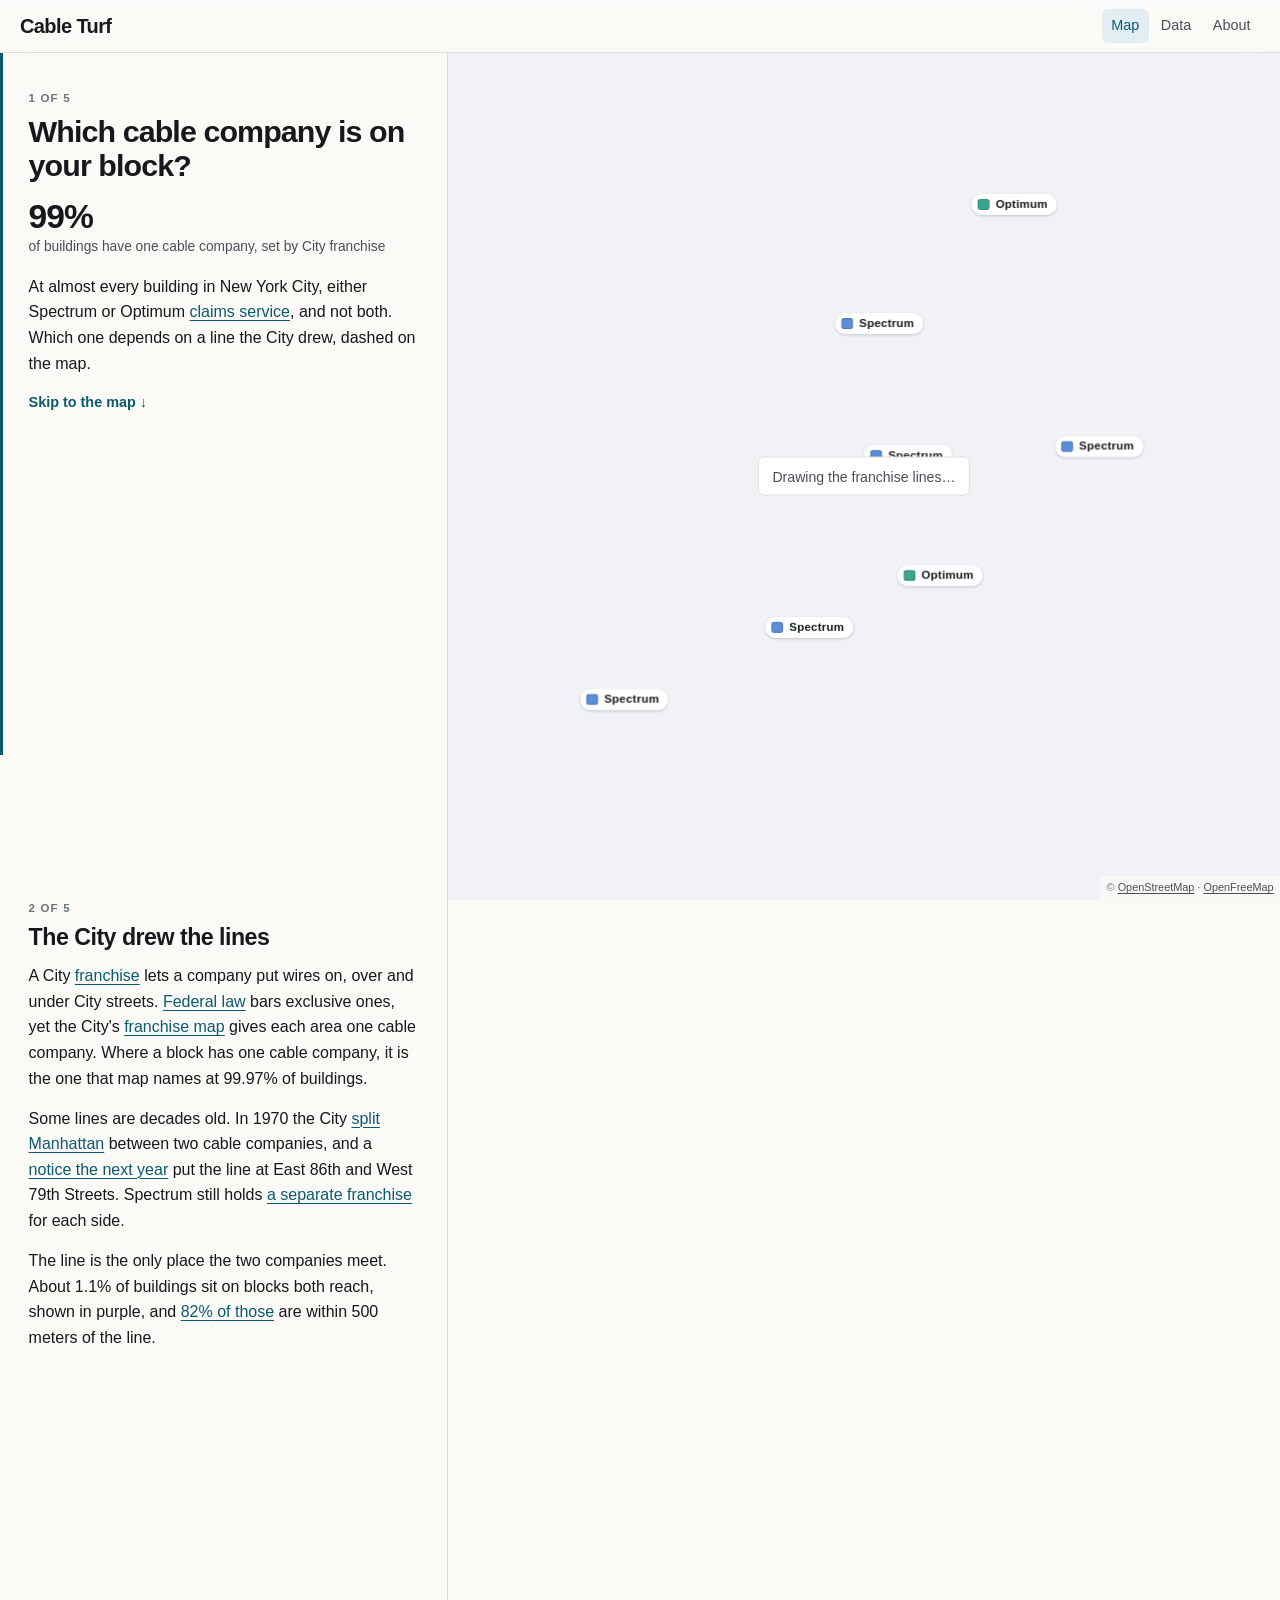
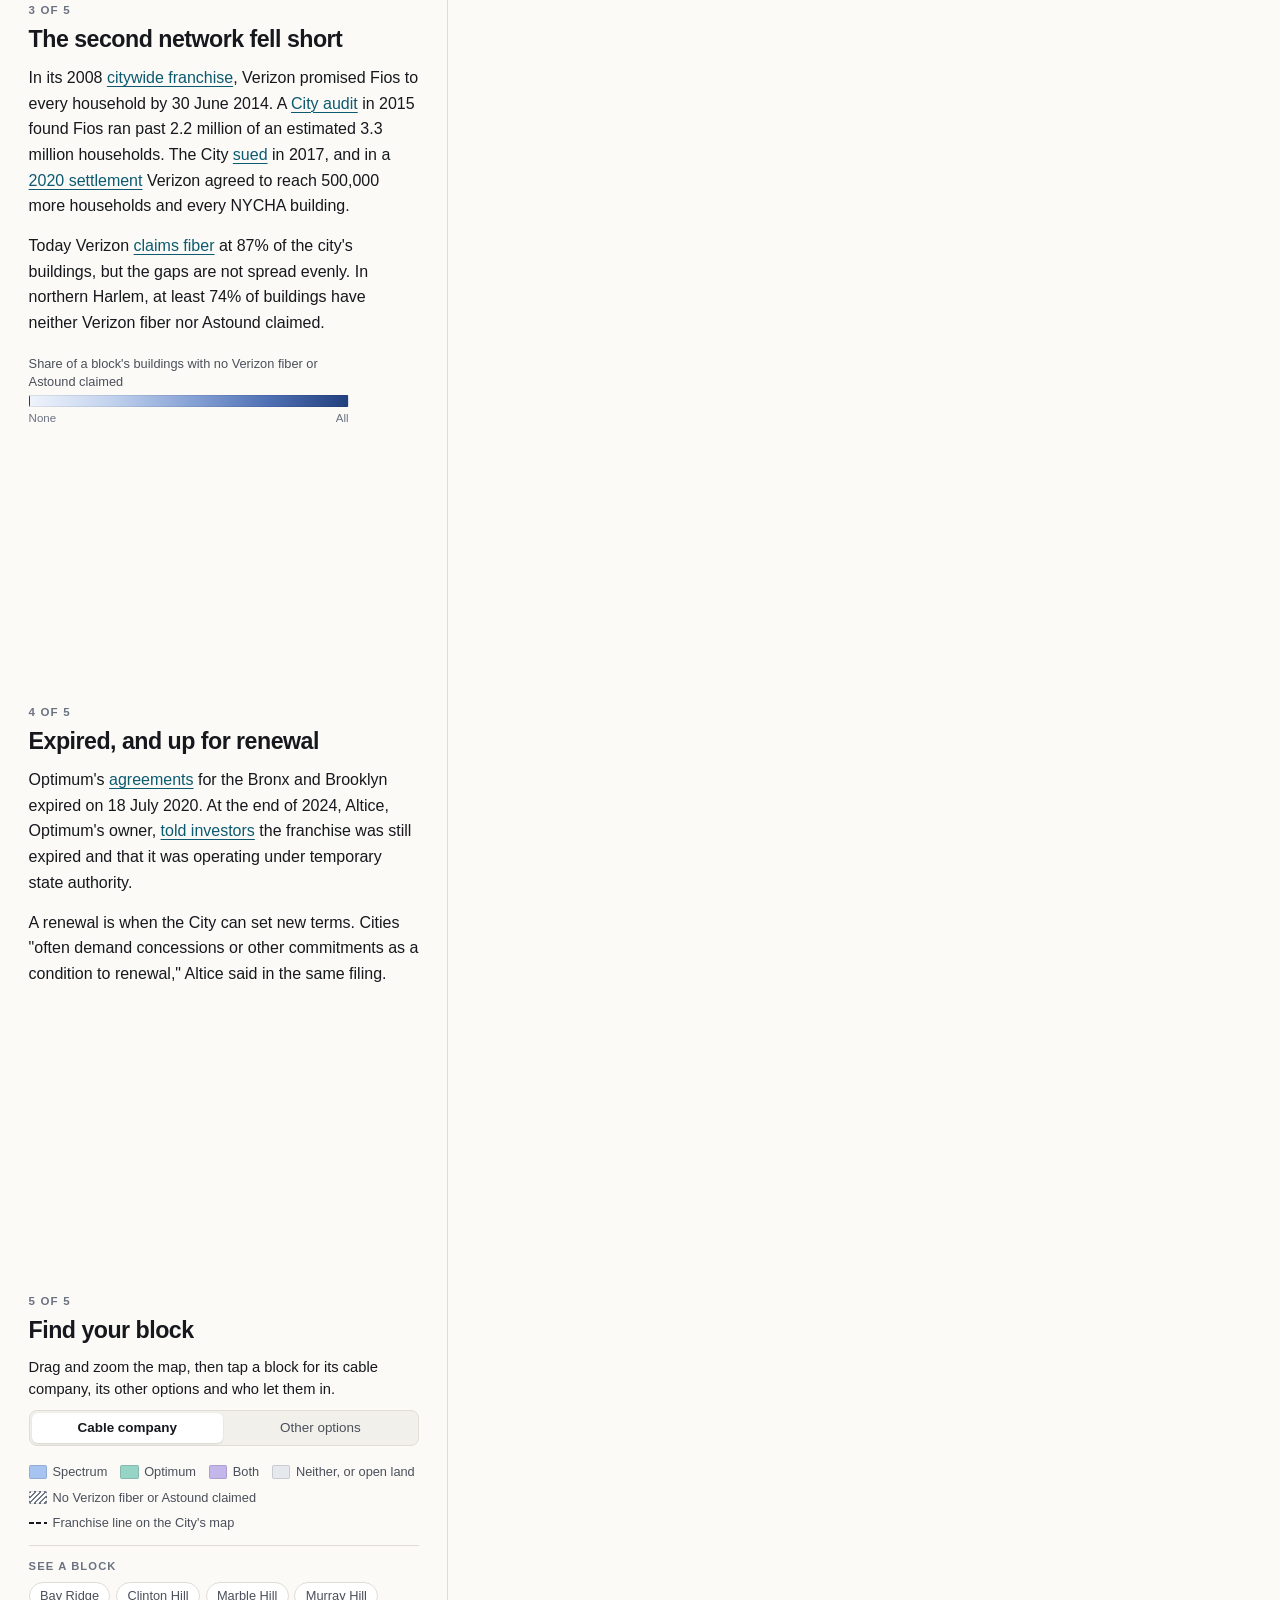
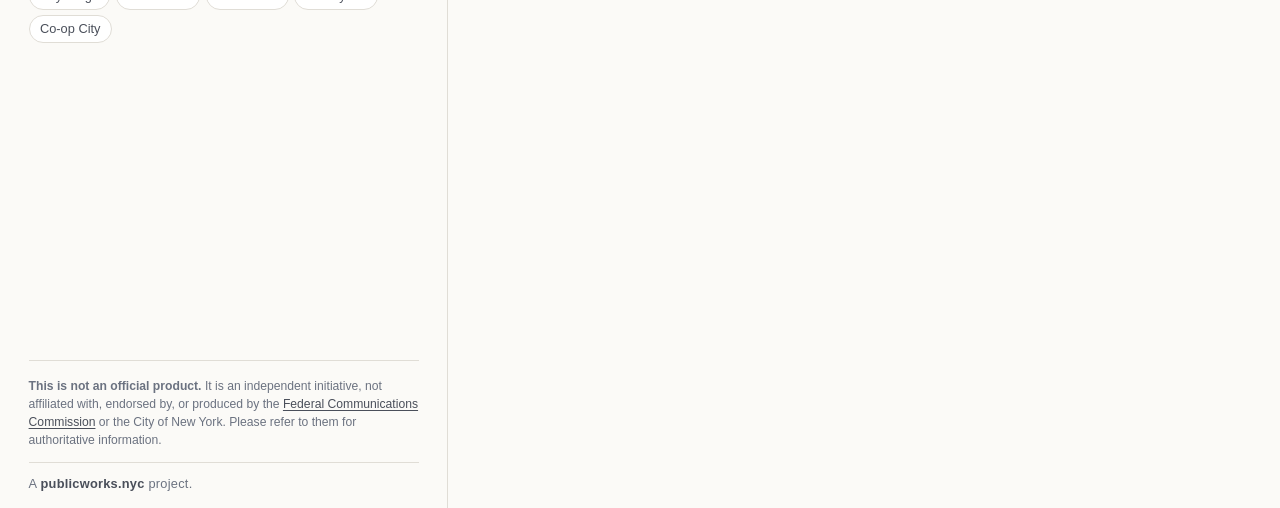
==== docs/index.html @ f06d8605 "Publish Cable Turf A story map of home internet in New York City: which cable company holds each Cen" ====
<!doctype html>
<html lang="en">
<head>
<meta charset="utf-8">
<meta name="viewport" content="width=device-width, initial-scale=1">
<link rel="icon" href="favicon.svg" type="image/svg+xml">
<title>Cable Turf</title>
<meta name="description" content="Why most New Yorkers can't choose their cable company: a short story about the City's franchise lines, then a block-by-block map.">
<link rel="canonical" href="https://cableturf.publicworks.nyc/">
<meta property="og:title" content="Cable Turf">
<meta property="og:description" content="Why most New Yorkers can't choose their cable company: a short story about the City's franchise lines, then a block-by-block map.">
<meta property="og:type" content="website">
<meta name="theme-color" content="#fbfaf7">
<link rel="preconnect" href="https://tiles.openfreemap.org" crossorigin>
<link rel="stylesheet" href="vendor/maplibre-gl.css">
<link rel="stylesheet" href="css/site.css?v=20261017b">
<script src="js/site.js?v=20261017b" defer></script>
<script src="vendor/maplibre-gl.js" defer></script>
<script src="js/map.js?v=20261017b" defer></script>
</head>
<body class="app-page">
<a class="skip" href="#story">Skip to the story</a>
<a class="skip" href="#find">Skip to the map</a>
<header data-chrome="masthead"></header>

<!-- One pinned map, five steps beside it. The stage comes first so it can
     stick to the top on a phone; on a wide screen it sits on the right. -->
<main id="main" class="story">
  <div class="story-stage" id="stage">
    <section class="map" id="map"
      aria-label="Map of each Census block's cable company. Each step of the story moves it, and the text states the same findings."></section>
    <div class="map-message" id="map-message" role="status">Drawing the franchise lines…</div>
    <div class="map-tip" id="tip" hidden></div>
  </div>

  <div class="story-text" id="story">

    <section class="step" data-step="0">
      <p class="step-count">1 of 5</p>
      <h1>Which cable company is on your block?</h1>
      <p class="figure"><span class="num" data-meta="city.one_company_turf_pct">99%</span><span class="cap">of buildings have one cable company, set by City franchise</span></p>
      <p>At almost every building in New York City, either Spectrum or Optimum <a href="https://broadbandmap.fcc.gov/data-download" target="_blank" rel="noopener">claims service</a>, and not both. Which one depends on a line the City drew, dashed on the map.</p>
      <p class="step-skip"><a href="#find">Skip to the map ↓</a></p>
    </section>

    <section class="step" data-step="1">
      <p class="step-count">2 of 5</p>
      <h2>The City drew the lines</h2>
      <p>A City <a href="https://www.nyc.gov/content/oti/pages/franchises" target="_blank" rel="noopener">franchise</a> lets a company put wires on, over and under City streets. <a href="https://www.law.cornell.edu/uscode/text/47/541" target="_blank" rel="noopener">Federal law</a> bars exclusive ones, yet the City's <a href="https://data.cityofnewyork.us/d/n2h8-q6ag" target="_blank" rel="noopener">franchise map</a> gives each area one cable company. Where a block has one cable company, it is the one that map names at <span data-meta="city.franchise_match_pct">99.97%</span> of buildings.</p>
      <p>Some lines are decades old. In 1970 the City <a href="https://movingimagesource.us/articles/out-of-the-vast-wasteland-20090618" target="_blank" rel="noopener">split Manhattan</a> between two cable companies, and a <a href="https://www.villagevoice.com/dirty-words-on-the-boob-tube-cable-tv-in-1971-presaged-our-current-age-of-babble-on/" target="_blank" rel="noopener">notice the next year</a> put the line at East 86th and West 79th Streets. Spectrum still holds <a href="https://www.nyc.gov/content/oti/pages/franchises/cable-tv-franchises" target="_blank" rel="noopener">a separate franchise</a> for each side.</p>
      <p>The line is the only place the two companies meet. About <span data-meta="city.both_reach_pct">1.1%</span> of buildings sit on blocks both reach, shown in purple, and <a href="data.html#turf"><span data-meta="city.both_reach_near_line_pct">82%</span> of those</a> are within 500 meters of the line.</p>
    </section>

    <section class="step" data-step="2">
      <p class="step-count">3 of 5</p>
      <h2>The second network fell short</h2>
      <p>In its 2008 <a href="https://www.nyc.gov/assets/oti/downloads/pdf/cable-tv-franchises/verizon-nyc-franchise-agreement-fcrc-approved.pdf" target="_blank" rel="noopener">citywide franchise</a>, Verizon promised Fios to every household by 30 June 2014. A <a href="https://www.fierce-network.com/telecom/new-york-city-audit-says-verizon-failed-to-deliver-fios-promise" target="_blank" rel="noopener">City audit</a> in 2015 found Fios ran past 2.2 million of an estimated 3.3 million households. The City <a href="https://www.cbsnews.com/amp/newyork/news/nyc-verizon-fios-lawsuit" target="_blank" rel="noopener">sued</a> in 2017, and in a <a href="https://www.benton.org/headlines/mayor-de-blasio-holds-verizon-accoubtable-connect-half-million-new-york-city-households" target="_blank" rel="noopener">2020 settlement</a> Verizon agreed to reach 500,000 more households and every NYCHA building.</p>
      <p>Today Verizon <a href="https://broadbandmap.fcc.gov/data-download" target="_blank" rel="noopener">claims fiber</a> at <span data-meta="city.verizon_fiber_pct">87%</span> of the city's buildings, but the gaps are not spread evenly. In northern Harlem, at least <span data-meta="story.one_wire_floor_pct">74%</span> of buildings have neither Verizon fiber nor Astound claimed.</p>
      <div class="step-key">
        <p class="key-ramp-label">Share of a block's buildings with no Verizon fiber or Astound claimed</p>
        <div class="key-ramp"><span class="ramp-bar"></span><span class="ramp-ends"><span>None</span><span>All</span></span></div>
      </div>
    </section>

    <section class="step" data-step="3">
      <p class="step-count">4 of 5</p>
      <h2>Expired, and up for renewal</h2>
      <p>Optimum's <a href="https://www.nyc.gov/assets/mocs/downloads/Opportunities/FCRC/agendas/may/2016/FCRC_Public_Meeting_Documents-5-11-16.pdf" target="_blank" rel="noopener">agreements</a> for the Bronx and Brooklyn expired on 18 July 2020. At the end of 2024, Altice, Optimum's owner, <a href="https://www.sec.gov/Archives/edgar/data/1702780/000162828025005486/atus-20241231.htm" target="_blank" rel="noopener">told investors</a> the franchise was still expired and that it was operating under temporary state authority.</p>
      <p>A renewal is when the City can set new terms. Cities "often demand concessions or other commitments as a condition to renewal," Altice said in the same filing.</p>
    </section>

    <section class="step step-live" data-step="4" id="find" tabindex="-1">
      <div id="city">
        <p class="step-count">5 of 5</p>
        <h2>Find your block</h2>
        <p>Drag and zoom the map, then tap a block for its cable company, its other options and who let them in.</p>
        <div class="seg" id="view" role="group" aria-label="Map view">
          <button type="button" data-view="holder" aria-pressed="true">Cable company</button>
          <button type="button" data-view="wire" aria-pressed="false">Other options</button>
        </div>
        <section class="readout">
          <div data-key="holder">
            <p class="key-line">
              <span><span class="swatch spectrum"></span>Spectrum</span>
              <span><span class="swatch optimum"></span>Optimum</span>
              <span><span class="swatch both"></span>Both</span>
              <span><span class="swatch open"></span>Neither, or open land</span>
            </p>
            <p class="key-line"><span><span class="swatch hatch"></span>No Verizon fiber or Astound claimed</span></p>
          </div>
          <div data-key="wire" hidden>
            <p class="key-ramp-label">Share of a block's buildings with no Verizon fiber or Astound claimed</p>
            <div class="key-ramp"><span class="ramp-bar"></span><span class="ramp-ends"><span>None</span><span>All</span></span></div>
            <p class="key-line"><span><span class="swatch open"></span>Neither cable company, or open land</span></p>
          </div>
          <p class="key-line"><span><span class="swatch line"></span>Franchise line on the City's map</span></p>
        </section>
        <section class="readout">
          <h3 class="section-h">See a block</h3>
          <div class="chips" id="samples">
            <button type="button" class="chip" data-sample="0">Bay Ridge</button>
            <button type="button" class="chip" data-sample="1">Clinton Hill</button>
            <button type="button" class="chip" data-sample="2">Marble Hill</button>
            <button type="button" class="chip" data-sample="3">Murray Hill</button>
            <button type="button" class="chip" data-sample="4">Co-op City</button>
          </div>
        </section>
      </div>
      <div id="block" hidden></div>

      <footer data-chrome="footer" data-compact></footer>
    </section>

  </div>
  <noscript>
    <p class="wrap">The map needs JavaScript. The story above reads without it, and the <a href="data.html">Data page</a> has the files and the method.</p>
  </noscript>
</main>
</body>
</html>
---- docs/vendor/maplibre-gl.css ----
.maplibregl-map{font:12px/20px Helvetica Neue,Arial,Helvetica,sans-serif;overflow:hidden;position:relative;-webkit-tap-highlight-color:rgb(0 0 0/0)}.maplibregl-canvas{left:0;position:absolute;top:0}.maplibregl-map:fullscreen{height:100%;width:100%}.maplibregl-ctrl-group button.maplibregl-ctrl-compass{touch-action:none}.maplibregl-canvas-container.maplibregl-interactive,.maplibregl-ctrl-group button.maplibregl-ctrl-compass{cursor:grab;-webkit-user-select:none;-moz-user-select:none;user-select:none}.maplibregl-canvas-container.maplibregl-interactive.maplibregl-track-pointer{cursor:pointer}.maplibregl-canvas-container.maplibregl-interactive:active,.maplibregl-ctrl-group button.maplibregl-ctrl-compass:active{cursor:grabbing}.maplibregl-canvas-container.maplibregl-touch-zoom-rotate,.maplibregl-canvas-container.maplibregl-touch-zoom-rotate .maplibregl-canvas{touch-action:pan-x pan-y}.maplibregl-canvas-container.maplibregl-touch-drag-pan,.maplibregl-canvas-container.maplibregl-touch-drag-pan .maplibregl-canvas{touch-action:pinch-zoom}.maplibregl-canvas-container.maplibregl-touch-zoom-rotate.maplibregl-touch-drag-pan,.maplibregl-canvas-container.maplibregl-touch-zoom-rotate.maplibregl-touch-drag-pan .maplibregl-canvas{touch-action:none}.maplibregl-canvas-container.maplibregl-touch-drag-pan.maplibregl-cooperative-gestures,.maplibregl-canvas-container.maplibregl-touch-drag-pan.maplibregl-cooperative-gestures .maplibregl-canvas{touch-action:pan-x pan-y}.maplibregl-ctrl-bottom-left,.maplibregl-ctrl-bottom-right,.maplibregl-ctrl-top-left,.maplibregl-ctrl-top-right{pointer-events:none;position:absolute;z-index:2}.maplibregl-ctrl-top-left{left:0;top:0}.maplibregl-ctrl-top-right{right:0;top:0}.maplibregl-ctrl-bottom-left{bottom:0;left:0}.maplibregl-ctrl-bottom-right{bottom:0;right:0}.maplibregl-ctrl{clear:both;pointer-events:auto;transform:translate(0)}.maplibregl-ctrl-top-left .maplibregl-ctrl{float:left;margin:10px 0 0 10px}.maplibregl-ctrl-top-right .maplibregl-ctrl{float:right;margin:10px 10px 0 0}.maplibregl-ctrl-bottom-left .maplibregl-ctrl{float:left;margin:0 0 10px 10px}.maplibregl-ctrl-bottom-right .maplibregl-ctrl{float:right;margin:0 10px 10px 0}.maplibregl-ctrl-group{background:#fff;border-radius:4px}.maplibregl-ctrl-group:not(:empty){box-shadow:0 0 0 2px rgba(0,0,0,.1)}@media (forced-colors:active){.maplibregl-ctrl-group:not(:empty){box-shadow:0 0 0 2px ButtonText}}.maplibregl-ctrl-group button{background-color:transparent;border:0;box-sizing:border-box;cursor:pointer;display:block;height:29px;outline:none;padding:0;width:29px}.maplibregl-ctrl-group button+button{border-top:1px solid #ddd}.maplibregl-ctrl button .maplibregl-ctrl-icon{background-position:50%;background-repeat:no-repeat;display:block;height:100%;width:100%}@media (forced-colors:active){.maplibregl-ctrl-icon{background-color:transparent}.maplibregl-ctrl-group button+button{border-top:1px solid ButtonText}}.maplibregl-ctrl button::-moz-focus-inner{border:0;padding:0}.maplibregl-ctrl-attrib-button:focus,.maplibregl-ctrl-group button:focus{box-shadow:0 0 2px 2px #0096ff}.maplibregl-ctrl button:disabled{cursor:not-allowed}.maplibregl-ctrl button:disabled .maplibregl-ctrl-icon{opacity:.25}.maplibregl-ctrl button:not(:disabled):hover{background-color:rgb(0 0 0/5%)}.maplibregl-ctrl-group button:focus:focus-visible{box-shadow:0 0 2px 2px #0096ff}.maplibregl-ctrl-group button:focus:not(:focus-visible){box-shadow:none}.maplibregl-ctrl-group button:focus:first-child{border-radius:4px 4px 0 0}.maplibregl-ctrl-group button:focus:last-child{border-radius:0 0 4px 4px}.maplibregl-ctrl-group button:focus:only-child{border-radius:inherit}.maplibregl-ctrl button.maplibregl-ctrl-zoom-out .maplibregl-ctrl-icon{background-image:url("data:image/svg+xml;charset=utf-8,%3Csvg xmlns='http://www.w3.org/2000/svg' width='29' height='29' fill='%23333' viewBox='0 0 29 29'%3E%3Cpath d='M10 13c-.75 0-1.5.75-1.5 1.5S9.25 16 10 16h9c.75 0 1.5-.75 1.5-1.5S19.75 13 19 13z'/%3E%3C/svg%3E")}.maplibregl-ctrl button.maplibregl-ctrl-zoom-in .maplibregl-ctrl-icon{background-image:url("data:image/svg+xml;charset=utf-8,%3Csvg xmlns='http://www.w3.org/2000/svg' width='29' height='29' fill='%23333' viewBox='0 0 29 29'%3E%3Cpath d='M14.5 8.5c-.75 0-1.5.75-1.5 1.5v3h-3c-.75 0-1.5.75-1.5 1.5S9.25 16 10 16h3v3c0 .75.75 1.5 1.5 1.5S16 19.75 16 19v-3h3c.75 0 1.5-.75 1.5-1.5S19.75 13 19 13h-3v-3c0-.75-.75-1.5-1.5-1.5'/%3E%3C/svg%3E")}@media (forced-colors:active){.maplibregl-ctrl button.maplibregl-ctrl-zoom-out .maplibregl-ctrl-icon{background-image:url("data:image/svg+xml;charset=utf-8,%3Csvg xmlns='http://www.w3.org/2000/svg' width='29' height='29' fill='%23fff' viewBox='0 0 29 29'%3E%3Cpath d='M10 13c-.75 0-1.5.75-1.5 1.5S9.25 16 10 16h9c.75 0 1.5-.75 1.5-1.5S19.75 13 19 13z'/%3E%3C/svg%3E")}.maplibregl-ctrl button.maplibregl-ctrl-zoom-in .maplibregl-ctrl-icon{background-image:url("data:image/svg+xml;charset=utf-8,%3Csvg xmlns='http://www.w3.org/2000/svg' width='29' height='29' fill='%23fff' viewBox='0 0 29 29'%3E%3Cpath d='M14.5 8.5c-.75 0-1.5.75-1.5 1.5v3h-3c-.75 0-1.5.75-1.5 1.5S9.25 16 10 16h3v3c0 .75.75 1.5 1.5 1.5S16 19.75 16 19v-3h3c.75 0 1.5-.75 1.5-1.5S19.75 13 19 13h-3v-3c0-.75-.75-1.5-1.5-1.5'/%3E%3C/svg%3E")}}@media (forced-colors:active) and (prefers-color-scheme:light){.maplibregl-ctrl button.maplibregl-ctrl-zoom-out .maplibregl-ctrl-icon{background-image:url("data:image/svg+xml;charset=utf-8,%3Csvg xmlns='http://www.w3.org/2000/svg' width='29' height='29' viewBox='0 0 29 29'%3E%3Cpath d='M10 13c-.75 0-1.5.75-1.5 1.5S9.25 16 10 16h9c.75 0 1.5-.75 1.5-1.5S19.75 13 19 13z'/%3E%3C/svg%3E")}.maplibregl-ctrl button.maplibregl-ctrl-zoom-in .maplibregl-ctrl-icon{background-image:url("data:image/svg+xml;charset=utf-8,%3Csvg xmlns='http://www.w3.org/2000/svg' width='29' height='29' viewBox='0 0 29 29'%3E%3Cpath d='M14.5 8.5c-.75 0-1.5.75-1.5 1.5v3h-3c-.75 0-1.5.75-1.5 1.5S9.25 16 10 16h3v3c0 .75.75 1.5 1.5 1.5S16 19.75 16 19v-3h3c.75 0 1.5-.75 1.5-1.5S19.75 13 19 13h-3v-3c0-.75-.75-1.5-1.5-1.5'/%3E%3C/svg%3E")}}.maplibregl-ctrl button.maplibregl-ctrl-fullscreen .maplibregl-ctrl-icon{background-image:url("data:image/svg+xml;charset=utf-8,%3Csvg xmlns='http://www.w3.org/2000/svg' width='29' height='29' fill='%23333' viewBox='0 0 29 29'%3E%3Cpath d='M24 16v5.5c0 1.75-.75 2.5-2.5 2.5H16v-1l3-1.5-4-5.5 1-1 5.5 4 1.5-3zM6 16l1.5 3 5.5-4 1 1-4 5.5 3 1.5v1H7.5C5.75 24 5 23.25 5 21.5V16zm7-11v1l-3 1.5 4 5.5-1 1-5.5-4L6 13H5V7.5C5 5.75 5.75 5 7.5 5zm11 2.5c0-1.75-.75-2.5-2.5-2.5H16v1l3 1.5-4 5.5 1 1 5.5-4 1.5 3h1z'/%3E%3C/svg%3E")}.maplibregl-ctrl button.maplibregl-ctrl-shrink .maplibregl-ctrl-icon{background-image:url("data:image/svg+xml;charset=utf-8,%3Csvg xmlns='http://www.w3.org/2000/svg' width='29' height='29' viewBox='0 0 29 29'%3E%3Cpath d='M18.5 16c-1.75 0-2.5.75-2.5 2.5V24h1l1.5-3 5.5 4 1-1-4-5.5 3-1.5v-1zM13 18.5c0-1.75-.75-2.5-2.5-2.5H5v1l3 1.5L4 24l1 1 5.5-4 1.5 3h1zm3-8c0 1.75.75 2.5 2.5 2.5H24v-1l-3-1.5L25 5l-1-1-5.5 4L17 5h-1zM10.5 13c1.75 0 2.5-.75 2.5-2.5V5h-1l-1.5 3L5 4 4 5l4 5.5L5 12v1z'/%3E%3C/svg%3E")}@media (forced-colors:active){.maplibregl-ctrl button.maplibregl-ctrl-fullscreen .maplibregl-ctrl-icon{background-image:url("data:image/svg+xml;charset=utf-8,%3Csvg xmlns='http://www.w3.org/2000/svg' width='29' height='29' fill='%23fff' viewBox='0 0 29 29'%3E%3Cpath d='M24 16v5.5c0 1.75-.75 2.5-2.5 2.5H16v-1l3-1.5-4-5.5 1-1 5.5 4 1.5-3zM6 16l1.5 3 5.5-4 1 1-4 5.5 3 1.5v1H7.5C5.75 24 5 23.25 5 21.5V16zm7-11v1l-3 1.5 4 5.5-1 1-5.5-4L6 13H5V7.5C5 5.75 5.75 5 7.5 5zm11 2.5c0-1.75-.75-2.5-2.5-2.5H16v1l3 1.5-4 5.5 1 1 5.5-4 1.5 3h1z'/%3E%3C/svg%3E")}.maplibregl-ctrl button.maplibregl-ctrl-shrink .maplibregl-ctrl-icon{background-image:url("data:image/svg+xml;charset=utf-8,%3Csvg xmlns='http://www.w3.org/2000/svg' width='29' height='29' fill='%23fff' viewBox='0 0 29 29'%3E%3Cpath d='M18.5 16c-1.75 0-2.5.75-2.5 2.5V24h1l1.5-3 5.5 4 1-1-4-5.5 3-1.5v-1zM13 18.5c0-1.75-.75-2.5-2.5-2.5H5v1l3 1.5L4 24l1 1 5.5-4 1.5 3h1zm3-8c0 1.75.75 2.5 2.5 2.5H24v-1l-3-1.5L25 5l-1-1-5.5 4L17 5h-1zM10.5 13c1.75 0 2.5-.75 2.5-2.5V5h-1l-1.5 3L5 4 4 5l4 5.5L5 12v1z'/%3E%3C/svg%3E")}}@media (forced-colors:active) and (prefers-color-scheme:light){.maplibregl-ctrl button.maplibregl-ctrl-fullscreen .maplibregl-ctrl-icon{background-image:url("data:image/svg+xml;charset=utf-8,%3Csvg xmlns='http://www.w3.org/2000/svg' width='29' height='29' viewBox='0 0 29 29'%3E%3Cpath d='M24 16v5.5c0 1.75-.75 2.5-2.5 2.5H16v-1l3-1.5-4-5.5 1-1 5.5 4 1.5-3zM6 16l1.5 3 5.5-4 1 1-4 5.5 3 1.5v1H7.5C5.75 24 5 23.25 5 21.5V16zm7-11v1l-3 1.5 4 5.5-1 1-5.5-4L6 13H5V7.5C5 5.75 5.75 5 7.5 5zm11 2.5c0-1.75-.75-2.5-2.5-2.5H16v1l3 1.5-4 5.5 1 1 5.5-4 1.5 3h1z'/%3E%3C/svg%3E")}.maplibregl-ctrl button.maplibregl-ctrl-shrink .maplibregl-ctrl-icon{background-image:url("data:image/svg+xml;charset=utf-8,%3Csvg xmlns='http://www.w3.org/2000/svg' width='29' height='29' viewBox='0 0 29 29'%3E%3Cpath d='M18.5 16c-1.75 0-2.5.75-2.5 2.5V24h1l1.5-3 5.5 4 1-1-4-5.5 3-1.5v-1zM13 18.5c0-1.75-.75-2.5-2.5-2.5H5v1l3 1.5L4 24l1 1 5.5-4 1.5 3h1zm3-8c0 1.75.75 2.5 2.5 2.5H24v-1l-3-1.5L25 5l-1-1-5.5 4L17 5h-1zM10.5 13c1.75 0 2.5-.75 2.5-2.5V5h-1l-1.5 3L5 4 4 5l4 5.5L5 12v1z'/%3E%3C/svg%3E")}}.maplibregl-ctrl button.maplibregl-ctrl-compass .maplibregl-ctrl-icon{background-image:url("data:image/svg+xml;charset=utf-8,%3Csvg xmlns='http://www.w3.org/2000/svg' width='29' height='29' fill='%23333' viewBox='0 0 29 29'%3E%3Cpath d='m10.5 14 4-8 4 8z'/%3E%3Cpath fill='%23ccc' d='m10.5 16 4 8 4-8z'/%3E%3C/svg%3E")}@media (forced-colors:active){.maplibregl-ctrl button.maplibregl-ctrl-compass .maplibregl-ctrl-icon{background-image:url("data:image/svg+xml;charset=utf-8,%3Csvg xmlns='http://www.w3.org/2000/svg' width='29' height='29' fill='%23fff' viewBox='0 0 29 29'%3E%3Cpath d='m10.5 14 4-8 4 8z'/%3E%3Cpath fill='%23ccc' d='m10.5 16 4 8 4-8z'/%3E%3C/svg%3E")}}@media (forced-colors:active) and (prefers-color-scheme:light){.maplibregl-ctrl button.maplibregl-ctrl-compass .maplibregl-ctrl-icon{background-image:url("data:image/svg+xml;charset=utf-8,%3Csvg xmlns='http://www.w3.org/2000/svg' width='29' height='29' viewBox='0 0 29 29'%3E%3Cpath d='m10.5 14 4-8 4 8z'/%3E%3Cpath fill='%23ccc' d='m10.5 16 4 8 4-8z'/%3E%3C/svg%3E")}}.maplibregl-ctrl button.maplibregl-ctrl-terrain .maplibregl-ctrl-icon{background-image:url("data:image/svg+xml;charset=utf-8,%3Csvg xmlns='http://www.w3.org/2000/svg' width='22' height='22' fill='%23333' viewBox='0 0 22 22'%3E%3Cpath d='m1.754 13.406 4.453-4.851 3.09 3.09 3.281 3.277.969-.969-3.309-3.312 3.844-4.121 6.148 6.886h1.082v-.855l-7.207-8.07-4.84 5.187L6.169 6.57l-5.48 5.965v.871ZM.688 16.844h20.625v1.375H.688Zm0 0'/%3E%3C/svg%3E")}.maplibregl-ctrl button.maplibregl-ctrl-terrain-enabled .maplibregl-ctrl-icon{background-image:url("data:image/svg+xml;charset=utf-8,%3Csvg xmlns='http://www.w3.org/2000/svg' width='22' height='22' fill='%2333b5e5' viewBox='0 0 22 22'%3E%3Cpath d='m1.754 13.406 4.453-4.851 3.09 3.09 3.281 3.277.969-.969-3.309-3.312 3.844-4.121 6.148 6.886h1.082v-.855l-7.207-8.07-4.84 5.187L6.169 6.57l-5.48 5.965v.871ZM.688 16.844h20.625v1.375H.688Zm0 0'/%3E%3C/svg%3E")}.maplibregl-ctrl button.maplibregl-ctrl-geolocate .maplibregl-ctrl-icon{background-image:url("data:image/svg+xml;charset=utf-8,%3Csvg xmlns='http://www.w3.org/2000/svg' width='29' height='29' fill='%23333' viewBox='0 0 20 20'%3E%3Cpath d='M10 4C9 4 9 5 9 5v.1A5 5 0 0 0 5.1 9H5s-1 0-1 1 1 1 1 1h.1A5 5 0 0 0 9 14.9v.1s0 1 1 1 1-1 1-1v-.1a5 5 0 0 0 3.9-3.9h.1s1 0 1-1-1-1-1-1h-.1A5 5 0 0 0 11 5.1V5s0-1-1-1m0 2.5a3.5 3.5 0 1 1 0 7 3.5 3.5 0 1 1 0-7'/%3E%3Ccircle cx='10' cy='10' r='2'/%3E%3C/svg%3E")}.maplibregl-ctrl button.maplibregl-ctrl-geolocate:disabled .maplibregl-ctrl-icon{background-image:url("data:image/svg+xml;charset=utf-8,%3Csvg xmlns='http://www.w3.org/2000/svg' width='29' height='29' fill='%23aaa' viewBox='0 0 20 20'%3E%3Cpath d='M10 4C9 4 9 5 9 5v.1A5 5 0 0 0 5.1 9H5s-1 0-1 1 1 1 1 1h.1A5 5 0 0 0 9 14.9v.1s0 1 1 1 1-1 1-1v-.1a5 5 0 0 0 3.9-3.9h.1s1 0 1-1-1-1-1-1h-.1A5 5 0 0 0 11 5.1V5s0-1-1-1m0 2.5a3.5 3.5 0 1 1 0 7 3.5 3.5 0 1 1 0-7'/%3E%3Ccircle cx='10' cy='10' r='2'/%3E%3Cpath fill='red' d='m14 5 1 1-9 9-1-1z'/%3E%3C/svg%3E")}.maplibregl-ctrl button.maplibregl-ctrl-geolocate.maplibregl-ctrl-geolocate-active .maplibregl-ctrl-icon{background-image:url("data:image/svg+xml;charset=utf-8,%3Csvg xmlns='http://www.w3.org/2000/svg' width='29' height='29' fill='%2333b5e5' viewBox='0 0 20 20'%3E%3Cpath d='M10 4C9 4 9 5 9 5v.1A5 5 0 0 0 5.1 9H5s-1 0-1 1 1 1 1 1h.1A5 5 0 0 0 9 14.9v.1s0 1 1 1 1-1 1-1v-.1a5 5 0 0 0 3.9-3.9h.1s1 0 1-1-1-1-1-1h-.1A5 5 0 0 0 11 5.1V5s0-1-1-1m0 2.5a3.5 3.5 0 1 1 0 7 3.5 3.5 0 1 1 0-7'/%3E%3Ccircle cx='10' cy='10' r='2'/%3E%3C/svg%3E")}.maplibregl-ctrl button.maplibregl-ctrl-geolocate.maplibregl-ctrl-geolocate-active-error .maplibregl-ctrl-icon{background-image:url("data:image/svg+xml;charset=utf-8,%3Csvg xmlns='http://www.w3.org/2000/svg' width='29' height='29' fill='%23e58978' viewBox='0 0 20 20'%3E%3Cpath d='M10 4C9 4 9 5 9 5v.1A5 5 0 0 0 5.1 9H5s-1 0-1 1 1 1 1 1h.1A5 5 0 0 0 9 14.9v.1s0 1 1 1 1-1 1-1v-.1a5 5 0 0 0 3.9-3.9h.1s1 0 1-1-1-1-1-1h-.1A5 5 0 0 0 11 5.1V5s0-1-1-1m0 2.5a3.5 3.5 0 1 1 0 7 3.5 3.5 0 1 1 0-7'/%3E%3Ccircle cx='10' cy='10' r='2'/%3E%3C/svg%3E")}.maplibregl-ctrl button.maplibregl-ctrl-geolocate.maplibregl-ctrl-geolocate-background .maplibregl-ctrl-icon{background-image:url("data:image/svg+xml;charset=utf-8,%3Csvg xmlns='http://www.w3.org/2000/svg' width='29' height='29' fill='%2333b5e5' viewBox='0 0 20 20'%3E%3Cpath d='M10 4C9 4 9 5 9 5v.1A5 5 0 0 0 5.1 9H5s-1 0-1 1 1 1 1 1h.1A5 5 0 0 0 9 14.9v.1s0 1 1 1 1-1 1-1v-.1a5 5 0 0 0 3.9-3.9h.1s1 0 1-1-1-1-1-1h-.1A5 5 0 0 0 11 5.1V5s0-1-1-1m0 2.5a3.5 3.5 0 1 1 0 7 3.5 3.5 0 1 1 0-7'/%3E%3C/svg%3E")}.maplibregl-ctrl button.maplibregl-ctrl-geolocate.maplibregl-ctrl-geolocate-background-error .maplibregl-ctrl-icon{background-image:url("data:image/svg+xml;charset=utf-8,%3Csvg xmlns='http://www.w3.org/2000/svg' width='29' height='29' fill='%23e54e33' viewBox='0 0 20 20'%3E%3Cpath d='M10 4C9 4 9 5 9 5v.1A5 5 0 0 0 5.1 9H5s-1 0-1 1 1 1 1 1h.1A5 5 0 0 0 9 14.9v.1s0 1 1 1 1-1 1-1v-.1a5 5 0 0 0 3.9-3.9h.1s1 0 1-1-1-1-1-1h-.1A5 5 0 0 0 11 5.1V5s0-1-1-1m0 2.5a3.5 3.5 0 1 1 0 7 3.5 3.5 0 1 1 0-7'/%3E%3C/svg%3E")}.maplibregl-ctrl button.maplibregl-ctrl-geolocate.maplibregl-ctrl-geolocate-waiting .maplibregl-ctrl-icon{animation:maplibregl-spin 2s linear infinite}@media (forced-colors:active){.maplibregl-ctrl button.maplibregl-ctrl-geolocate .maplibregl-ctrl-icon{background-image:url("data:image/svg+xml;charset=utf-8,%3Csvg xmlns='http://www.w3.org/2000/svg' width='29' height='29' fill='%23fff' viewBox='0 0 20 20'%3E%3Cpath d='M10 4C9 4 9 5 9 5v.1A5 5 0 0 0 5.1 9H5s-1 0-1 1 1 1 1 1h.1A5 5 0 0 0 9 14.9v.1s0 1 1 1 1-1 1-1v-.1a5 5 0 0 0 3.9-3.9h.1s1 0 1-1-1-1-1-1h-.1A5 5 0 0 0 11 5.1V5s0-1-1-1m0 2.5a3.5 3.5 0 1 1 0 7 3.5 3.5 0 1 1 0-7'/%3E%3Ccircle cx='10' cy='10' r='2'/%3E%3C/svg%3E")}.maplibregl-ctrl button.maplibregl-ctrl-geolocate:disabled .maplibregl-ctrl-icon{background-image:url("data:image/svg+xml;charset=utf-8,%3Csvg xmlns='http://www.w3.org/2000/svg' width='29' height='29' fill='%23999' viewBox='0 0 20 20'%3E%3Cpath d='M10 4C9 4 9 5 9 5v.1A5 5 0 0 0 5.1 9H5s-1 0-1 1 1 1 1 1h.1A5 5 0 0 0 9 14.9v.1s0 1 1 1 1-1 1-1v-.1a5 5 0 0 0 3.9-3.9h.1s1 0 1-1-1-1-1-1h-.1A5 5 0 0 0 11 5.1V5s0-1-1-1m0 2.5a3.5 3.5 0 1 1 0 7 3.5 3.5 0 1 1 0-7'/%3E%3Ccircle cx='10' cy='10' r='2'/%3E%3Cpath fill='red' d='m14 5 1 1-9 9-1-1z'/%3E%3C/svg%3E")}.maplibregl-ctrl button.maplibregl-ctrl-geolocate.maplibregl-ctrl-geolocate-active .maplibregl-ctrl-icon{background-image:url("data:image/svg+xml;charset=utf-8,%3Csvg xmlns='http://www.w3.org/2000/svg' width='29' height='29' fill='%2333b5e5' viewBox='0 0 20 20'%3E%3Cpath d='M10 4C9 4 9 5 9 5v.1A5 5 0 0 0 5.1 9H5s-1 0-1 1 1 1 1 1h.1A5 5 0 0 0 9 14.9v.1s0 1 1 1 1-1 1-1v-.1a5 5 0 0 0 3.9-3.9h.1s1 0 1-1-1-1-1-1h-.1A5 5 0 0 0 11 5.1V5s0-1-1-1m0 2.5a3.5 3.5 0 1 1 0 7 3.5 3.5 0 1 1 0-7'/%3E%3Ccircle cx='10' cy='10' r='2'/%3E%3C/svg%3E")}.maplibregl-ctrl button.maplibregl-ctrl-geolocate.maplibregl-ctrl-geolocate-active-error .maplibregl-ctrl-icon{background-image:url("data:image/svg+xml;charset=utf-8,%3Csvg xmlns='http://www.w3.org/2000/svg' width='29' height='29' fill='%23e58978' viewBox='0 0 20 20'%3E%3Cpath d='M10 4C9 4 9 5 9 5v.1A5 5 0 0 0 5.1 9H5s-1 0-1 1 1 1 1 1h.1A5 5 0 0 0 9 14.9v.1s0 1 1 1 1-1 1-1v-.1a5 5 0 0 0 3.9-3.9h.1s1 0 1-1-1-1-1-1h-.1A5 5 0 0 0 11 5.1V5s0-1-1-1m0 2.5a3.5 3.5 0 1 1 0 7 3.5 3.5 0 1 1 0-7'/%3E%3Ccircle cx='10' cy='10' r='2'/%3E%3C/svg%3E")}.maplibregl-ctrl button.maplibregl-ctrl-geolocate.maplibregl-ctrl-geolocate-background .maplibregl-ctrl-icon{background-image:url("data:image/svg+xml;charset=utf-8,%3Csvg xmlns='http://www.w3.org/2000/svg' width='29' height='29' fill='%2333b5e5' viewBox='0 0 20 20'%3E%3Cpath d='M10 4C9 4 9 5 9 5v.1A5 5 0 0 0 5.1 9H5s-1 0-1 1 1 1 1 1h.1A5 5 0 0 0 9 14.9v.1s0 1 1 1 1-1 1-1v-.1a5 5 0 0 0 3.9-3.9h.1s1 0 1-1-1-1-1-1h-.1A5 5 0 0 0 11 5.1V5s0-1-1-1m0 2.5a3.5 3.5 0 1 1 0 7 3.5 3.5 0 1 1 0-7'/%3E%3C/svg%3E")}.maplibregl-ctrl button.maplibregl-ctrl-geolocate.maplibregl-ctrl-geolocate-background-error .maplibregl-ctrl-icon{background-image:url("data:image/svg+xml;charset=utf-8,%3Csvg xmlns='http://www.w3.org/2000/svg' width='29' height='29' fill='%23e54e33' viewBox='0 0 20 20'%3E%3Cpath d='M10 4C9 4 9 5 9 5v.1A5 5 0 0 0 5.1 9H5s-1 0-1 1 1 1 1 1h.1A5 5 0 0 0 9 14.9v.1s0 1 1 1 1-1 1-1v-.1a5 5 0 0 0 3.9-3.9h.1s1 0 1-1-1-1-1-1h-.1A5 5 0 0 0 11 5.1V5s0-1-1-1m0 2.5a3.5 3.5 0 1 1 0 7 3.5 3.5 0 1 1 0-7'/%3E%3C/svg%3E")}}@media (forced-colors:active) and (prefers-color-scheme:light){.maplibregl-ctrl button.maplibregl-ctrl-geolocate .maplibregl-ctrl-icon{background-image:url("data:image/svg+xml;charset=utf-8,%3Csvg xmlns='http://www.w3.org/2000/svg' width='29' height='29' viewBox='0 0 20 20'%3E%3Cpath d='M10 4C9 4 9 5 9 5v.1A5 5 0 0 0 5.1 9H5s-1 0-1 1 1 1 1 1h.1A5 5 0 0 0 9 14.9v.1s0 1 1 1 1-1 1-1v-.1a5 5 0 0 0 3.9-3.9h.1s1 0 1-1-1-1-1-1h-.1A5 5 0 0 0 11 5.1V5s0-1-1-1m0 2.5a3.5 3.5 0 1 1 0 7 3.5 3.5 0 1 1 0-7'/%3E%3Ccircle cx='10' cy='10' r='2'/%3E%3C/svg%3E")}.maplibregl-ctrl button.maplibregl-ctrl-geolocate:disabled .maplibregl-ctrl-icon{background-image:url("data:image/svg+xml;charset=utf-8,%3Csvg xmlns='http://www.w3.org/2000/svg' width='29' height='29' fill='%23666' viewBox='0 0 20 20'%3E%3Cpath d='M10 4C9 4 9 5 9 5v.1A5 5 0 0 0 5.1 9H5s-1 0-1 1 1 1 1 1h.1A5 5 0 0 0 9 14.9v.1s0 1 1 1 1-1 1-1v-.1a5 5 0 0 0 3.9-3.9h.1s1 0 1-1-1-1-1-1h-.1A5 5 0 0 0 11 5.1V5s0-1-1-1m0 2.5a3.5 3.5 0 1 1 0 7 3.5 3.5 0 1 1 0-7'/%3E%3Ccircle cx='10' cy='10' r='2'/%3E%3Cpath fill='red' d='m14 5 1 1-9 9-1-1z'/%3E%3C/svg%3E")}}@keyframes maplibregl-spin{0%{transform:rotate(0deg)}to{transform:rotate(1turn)}}a.maplibregl-ctrl-logo{background-image:url("data:image/svg+xml;charset=utf-8,%3Csvg xmlns='http://www.w3.org/2000/svg' width='88' height='23' fill='none'%3E%3Cpath fill='%23000' fill-opacity='.4' fill-rule='evenodd' d='M17.408 16.796h-1.827l2.501-12.095h.198l3.324 6.533.988 2.19.988-2.19 3.258-6.533h.181l2.6 12.095h-1.81l-1.218-5.644-.362-1.71-.658 1.71-2.929 5.644h-.098l-2.914-5.644-.757-1.71-.345 1.71zm1.958-3.42-.726 3.663a1.255 1.255 0 0 1-1.232 1.011h-1.827a1.255 1.255 0 0 1-1.229-1.509l2.501-12.095a1.255 1.255 0 0 1 1.23-1.001h.197a1.25 1.25 0 0 1 1.12.685l3.19 6.273 3.125-6.263a1.25 1.25 0 0 1 1.123-.695h.181a1.255 1.255 0 0 1 1.227.991l1.443 6.71a5 5 0 0 1 .314-.787l.009-.016a4.6 4.6 0 0 1 1.777-1.887c.782-.46 1.668-.667 2.611-.667a4.6 4.6 0 0 1 1.7.32l.306.134c.21-.16.474-.256.759-.256h1.694a1.255 1.255 0 0 1 1.212.925 1.255 1.255 0 0 1 1.212-.925h1.711c.284 0 .545.094.755.252.613-.3 1.312-.45 2.075-.45 1.356 0 2.557.445 3.482 1.4q.47.48.763 1.064V4.701a1.255 1.255 0 0 1 1.255-1.255h1.86A1.255 1.255 0 0 1 54.44 4.7v9.194h2.217c.19 0 .37.043.532.118v-4.77c0-.356.147-.678.385-.906a2.42 2.42 0 0 1-.682-1.71c0-.665.267-1.253.735-1.7a2.45 2.45 0 0 1 1.722-.674 2.43 2.43 0 0 1 1.705.675q.318.302.504.683V4.7a1.255 1.255 0 0 1 1.255-1.255h1.744A1.255 1.255 0 0 1 65.812 4.7v3.335a4.8 4.8 0 0 1 1.526-.246c.938 0 1.817.214 2.59.69a4.47 4.47 0 0 1 1.67 1.743v-.98a1.255 1.255 0 0 1 1.256-1.256h1.777c.233 0 .451.064.639.174a3.4 3.4 0 0 1 1.567-.372c.346 0 .861.02 1.285.232a1.25 1.25 0 0 1 .689 1.004 4.7 4.7 0 0 1 .853-.588c.795-.44 1.675-.647 2.61-.647 1.385 0 2.65.39 3.525 1.396.836.938 1.168 2.173 1.168 3.528q-.001.515-.056 1.051a1.255 1.255 0 0 1-.947 1.09l.408.952a1.255 1.255 0 0 1-.477 1.552c-.418.268-.92.463-1.458.612-.613.171-1.304.244-2.049.244-1.06 0-2.043-.207-2.886-.698l-.015-.008c-.798-.48-1.419-1.135-1.818-1.963l-.004-.008a5.8 5.8 0 0 1-.548-2.512q0-.429.053-.843a1.3 1.3 0 0 1-.333-.086l-.166-.004c-.223 0-.426.062-.643.228-.03.024-.142.139-.142.59v3.883a1.255 1.255 0 0 1-1.256 1.256h-1.777a1.255 1.255 0 0 1-1.256-1.256V15.69l-.032.057a4.8 4.8 0 0 1-1.86 1.833 5.04 5.04 0 0 1-2.484.634 4.5 4.5 0 0 1-1.935-.424 1.25 1.25 0 0 1-.764.258h-1.71a1.255 1.255 0 0 1-1.256-1.255V7.687a2.4 2.4 0 0 1-.428.625c.253.23.412.561.412.93v7.553a1.255 1.255 0 0 1-1.256 1.255h-1.843a1.25 1.25 0 0 1-.894-.373c-.228.23-.544.373-.894.373H51.32a1.255 1.255 0 0 1-1.256-1.255v-1.251l-.061.117a4.7 4.7 0 0 1-1.782 1.884 4.77 4.77 0 0 1-2.485.67 5.6 5.6 0 0 1-1.485-.188l.009 2.764a1.255 1.255 0 0 1-1.255 1.259h-1.729a1.255 1.255 0 0 1-1.255-1.255v-3.537a1.255 1.255 0 0 1-1.167.793h-1.679a1.25 1.25 0 0 1-.77-.263 4.5 4.5 0 0 1-1.945.429c-.885 0-1.724-.21-2.495-.632l-.017-.01a5 5 0 0 1-1.081-.836 1.255 1.255 0 0 1-1.254 1.312h-1.81a1.255 1.255 0 0 1-1.228-.99l-.782-3.625-2.044 3.939a1.25 1.25 0 0 1-1.115.676h-.098a1.25 1.25 0 0 1-1.116-.68l-2.061-3.994zM35.92 16.63l.207-.114.223-.15q.493-.356.735-.785l.061-.118.033 1.332h1.678V9.242h-1.694l-.033 1.267q-.133-.329-.526-.658l-.032-.028a3.2 3.2 0 0 0-.668-.428l-.27-.12a3.3 3.3 0 0 0-1.235-.23q-1.136-.001-1.974.493a3.36 3.36 0 0 0-1.3 1.382q-.445.89-.444 2.074 0 1.2.51 2.107a3.8 3.8 0 0 0 1.382 1.381 3.9 3.9 0 0 0 1.893.477q.795 0 1.455-.33zm-2.789-5.38q-.576.675-.575 1.762 0 1.102.559 1.794.576.675 1.645.675a2.25 2.25 0 0 0 .934-.19 2.2 2.2 0 0 0 .468-.29l.178-.161a2.2 2.2 0 0 0 .397-.561q.244-.5.244-1.15v-.115q0-.708-.296-1.267l-.043-.077a2.2 2.2 0 0 0-.633-.709l-.13-.086-.047-.028a2.1 2.1 0 0 0-1.073-.285q-1.052 0-1.629.692zm2.316 2.706c.163-.17.28-.407.28-.83v-.114c0-.292-.06-.508-.15-.68a.96.96 0 0 0-.353-.389.85.85 0 0 0-.464-.127c-.4 0-.56.114-.664.239l-.01.012c-.148.174-.275.45-.275.945 0 .506.122.801.27.99.097.11.266.224.68.224.303 0 .504-.09.687-.269zm7.545 1.705a2.6 2.6 0 0 0 .331.423q.319.33.755.548l.173.074q.65.255 1.49.255 1.02 0 1.844-.493a3.45 3.45 0 0 0 1.316-1.4q.493-.904.493-2.089 0-1.909-.988-2.913-.988-1.02-2.584-1.02-.898 0-1.575.347a3 3 0 0 0-.415.262l-.199.166a3.4 3.4 0 0 0-.64.82V9.242h-1.712v11.553h1.729l-.017-5.134zm.53-1.138q.206.29.48.5l.155.11.053.034q.51.296 1.119.297 1.07 0 1.645-.675.577-.69.576-1.762 0-1.119-.576-1.777-.558-.675-1.645-.675-.435 0-.835.16a2 2 0 0 0-.284.136 2 2 0 0 0-.363.254 2.2 2.2 0 0 0-.46.569l-.082.162a2.6 2.6 0 0 0-.213 1.072v.115q0 .707.296 1.267l.135.211zm.964-.818a1.1 1.1 0 0 0 .367.385.94.94 0 0 0 .476.118c.423 0 .59-.117.687-.23.159-.194.28-.478.28-.95 0-.53-.133-.8-.266-.952l-.021-.025c-.078-.094-.231-.221-.68-.221a1 1 0 0 0-.503.135l-.012.007a.86.86 0 0 0-.335.343c-.073.133-.132.324-.132.614v.115a1.4 1.4 0 0 0 .14.66zm15.7-6.222q.347-.346.346-.856a1.05 1.05 0 0 0-.345-.79 1.18 1.18 0 0 0-.84-.329q-.51 0-.855.33a1.05 1.05 0 0 0-.346.79q0 .51.346.855.345.346.856.346.51 0 .839-.346zm4.337 9.314.033-1.332q.191.403.59.747l.098.081a4 4 0 0 0 .316.224l.223.122a3.2 3.2 0 0 0 1.44.322 3.8 3.8 0 0 0 1.875-.477 3.5 3.5 0 0 0 1.382-1.366q.527-.89.526-2.09 0-1.184-.444-2.073a3.24 3.24 0 0 0-1.283-1.399q-.823-.51-1.942-.51a3.5 3.5 0 0 0-1.527.344l-.086.043-.165.09a3 3 0 0 0-.33.214q-.432.315-.656.707a2 2 0 0 0-.099.198l.082-1.283V4.701h-1.744v12.095zm.473-2.509a2.5 2.5 0 0 0 .566.7q.117.098.245.18l.144.08a2.1 2.1 0 0 0 .975.232q1.07 0 1.645-.675.576-.69.576-1.778 0-1.102-.576-1.777-.56-.691-1.645-.692a2.2 2.2 0 0 0-1.015.235q-.22.113-.415.282l-.15.142a2.1 2.1 0 0 0-.42.594q-.223.479-.223 1.1v.115q0 .705.293 1.26zm2.616-.293c.157-.191.28-.479.28-.967 0-.51-.13-.79-.276-.961l-.021-.026c-.082-.1-.232-.225-.67-.225a.87.87 0 0 0-.681.279l-.012.011c-.154.155-.274.38-.274.807v.115c0 .285.057.499.144.669a1.1 1.1 0 0 0 .367.405c.137.082.28.123.455.123.423 0 .59-.118.686-.23zm8.266-3.013q.345-.13.724-.14l.069-.002q.493 0 .642.099l.247-1.794q-.196-.099-.717-.099a2.3 2.3 0 0 0-.545.063 2 2 0 0 0-.411.148 2.2 2.2 0 0 0-.4.249 2.5 2.5 0 0 0-.485.499 2.7 2.7 0 0 0-.32.581l-.05.137v-1.48h-1.778v7.553h1.777v-3.884q0-.546.159-.943a1.5 1.5 0 0 1 .466-.636 2.5 2.5 0 0 1 .399-.253 2 2 0 0 1 .224-.099zm9.784 2.656.05-.922q0-1.743-.856-2.698-.838-.97-2.584-.97-1.119-.001-2.007.493a3.46 3.46 0 0 0-1.4 1.382q-.493.906-.493 2.106 0 1.07.428 1.975.428.89 1.332 1.432.906.526 2.255.526.973 0 1.668-.185l.044-.012.135-.04q.613-.184.984-.421l-.542-1.267q-.3.162-.642.274l-.297.087q-.51.131-1.3.131-.954 0-1.497-.444a1.6 1.6 0 0 1-.192-.193q-.366-.44-.512-1.234l-.004-.021zm-5.427-1.256-.003.022h3.752v-.138q-.011-.727-.288-1.118a1 1 0 0 0-.156-.176q-.46-.428-1.316-.428-.986 0-1.494.604-.379.45-.494 1.234zm-27.053 2.77V4.7h-1.86v12.095h5.333V15.15zm7.103-5.908v7.553h-1.843V9.242h1.843z'/%3E%3Cpath fill='%23fff' d='m19.63 11.151-.757-1.71-.345 1.71-1.12 5.644h-1.827L18.083 4.7h.197l3.325 6.533.988 2.19.988-2.19L26.839 4.7h.181l2.6 12.095h-1.81l-1.218-5.644-.362-1.71-.658 1.71-2.93 5.644h-.098l-2.913-5.644zm14.836 5.81q-1.02 0-1.893-.478a3.8 3.8 0 0 1-1.381-1.382q-.51-.906-.51-2.106 0-1.185.444-2.074a3.36 3.36 0 0 1 1.3-1.382q.839-.494 1.974-.494a3.3 3.3 0 0 1 1.234.231 3.3 3.3 0 0 1 .97.575q.396.33.527.659l.033-1.267h1.694v7.553H37.18l-.033-1.332q-.279.593-1.02 1.053a3.17 3.17 0 0 1-1.662.444zm.296-1.482q.938 0 1.58-.642.642-.66.642-1.711v-.115q0-.708-.296-1.267a2.2 2.2 0 0 0-.807-.872 2.1 2.1 0 0 0-1.119-.313q-1.053 0-1.629.692-.575.675-.575 1.76 0 1.103.559 1.795.577.675 1.645.675zm6.521-6.237h1.711v1.4q.906-1.597 2.83-1.597 1.596 0 2.584 1.02.988 1.005.988 2.914 0 1.185-.493 2.09a3.46 3.46 0 0 1-1.316 1.399 3.5 3.5 0 0 1-1.844.493q-.954 0-1.662-.329a2.67 2.67 0 0 1-1.086-.97l.017 5.134h-1.728zm4.048 6.22q1.07 0 1.645-.674.577-.69.576-1.762 0-1.119-.576-1.777-.558-.675-1.645-.675-.592 0-1.12.296-.51.28-.822.823-.296.527-.296 1.234v.115q0 .708.296 1.267.313.543.823.855.51.296 1.119.297z'/%3E%3Cpath fill='%23e1e3e9' d='M51.325 4.7h1.86v10.45h3.473v1.646h-5.333zm7.12 4.542h1.843v7.553h-1.843zm.905-1.415a1.16 1.16 0 0 1-.856-.346 1.17 1.17 0 0 1-.346-.856 1.05 1.05 0 0 1 .346-.79q.346-.329.856-.329.494 0 .839.33a1.05 1.05 0 0 1 .345.79 1.16 1.16 0 0 1-.345.855q-.33.346-.84.346zm7.875 9.133a3.17 3.17 0 0 1-1.662-.444q-.723-.46-1.004-1.053l-.033 1.332h-1.71V4.701h1.743v4.657l-.082 1.283q.279-.658 1.086-1.119a3.5 3.5 0 0 1 1.778-.477q1.119 0 1.942.51a3.24 3.24 0 0 1 1.283 1.4q.445.888.444 2.072 0 1.201-.526 2.09a3.5 3.5 0 0 1-1.382 1.366 3.8 3.8 0 0 1-1.876.477zm-.296-1.481q1.069 0 1.645-.675.577-.69.577-1.778 0-1.102-.577-1.776-.56-.691-1.645-.692a2.12 2.12 0 0 0-1.58.659q-.642.641-.642 1.694v.115q0 .71.296 1.267a2.4 2.4 0 0 0 .807.872 2.1 2.1 0 0 0 1.119.313zm5.927-6.237h1.777v1.481q.263-.757.856-1.217a2.14 2.14 0 0 1 1.349-.46q.527 0 .724.098l-.247 1.794q-.149-.099-.642-.099-.774 0-1.416.494-.626.493-.626 1.58v3.883h-1.777V9.242zm9.534 7.718q-1.35 0-2.255-.526-.904-.543-1.332-1.432a4.6 4.6 0 0 1-.428-1.975q0-1.2.493-2.106a3.46 3.46 0 0 1 1.4-1.382q.889-.495 2.007-.494 1.744 0 2.584.97.855.956.856 2.7 0 .444-.05.92h-5.43q.18 1.005.708 1.45.542.443 1.497.443.79 0 1.3-.131a4 4 0 0 0 .938-.362l.542 1.267q-.411.263-1.119.46-.708.198-1.711.197zm1.596-4.558q.016-1.02-.444-1.432-.46-.428-1.316-.428-1.728 0-1.991 1.86z'/%3E%3Cpath d='M5.074 15.948a.484.657 0 0 0-.486.659v1.84a.484.657 0 0 0 .486.659h4.101a.484.657 0 0 0 .486-.659v-1.84a.484.657 0 0 0-.486-.659zm3.56 1.16H5.617v.838h3.017z' style='fill:%23fff;fill-rule:evenodd;stroke-width:1.03600001'/%3E%3Cg style='stroke-width:1.12603545'%3E%3Cpath d='M-9.408-1.416c-3.833-.025-7.056 2.912-7.08 6.615-.02 3.08 1.653 4.832 3.107 6.268.903.892 1.721 1.74 2.32 2.902l-.525-.004c-.543-.003-.992.304-1.24.639a1.87 1.87 0 0 0-.362 1.121l-.011 1.877c-.003.402.104.787.347 1.125.244.338.688.653 1.23.656l4.142.028c.542.003.99-.306 1.238-.641a1.87 1.87 0 0 0 .363-1.121l.012-1.875a1.87 1.87 0 0 0-.348-1.127c-.243-.338-.688-.653-1.23-.656l-.518-.004c.597-1.145 1.425-1.983 2.348-2.87 1.473-1.414 3.18-3.149 3.2-6.226-.016-3.59-2.923-6.684-6.993-6.707m-.006 1.1v.002c3.274.02 5.92 2.532 5.9 5.6-.017 2.706-1.39 4.026-2.863 5.44-1.034.994-2.118 2.033-2.814 3.633-.018.041-.052.055-.075.065q-.013.004-.02.01a.34.34 0 0 1-.226.084.34.34 0 0 1-.224-.086l-.092-.077c-.699-1.615-1.768-2.669-2.781-3.67-1.454-1.435-2.797-2.762-2.78-5.478.02-3.067 2.7-5.545 5.975-5.523m-.02 2.826c-1.62-.01-2.944 1.315-2.955 2.96-.01 1.646 1.295 2.988 2.916 2.999h.002c1.621.01 2.943-1.316 2.953-2.961.011-1.646-1.294-2.988-2.916-2.998m-.005 1.1c1.017.006 1.829.83 1.822 1.89s-.83 1.874-1.848 1.867c-1.018-.006-1.829-.83-1.822-1.89s.83-1.874 1.848-1.868m-2.155 11.857 4.14.025c.271.002.49.305.487.676l-.013 1.875c-.003.37-.224.67-.495.668l-4.14-.025c-.27-.002-.487-.306-.485-.676l.012-1.875c.003-.37.224-.67.494-.668' style='color:%23000;font-style:normal;font-variant:normal;font-weight:400;font-stretch:normal;font-size:medium;line-height:normal;font-family:sans-serif;font-variant-ligatures:normal;font-variant-position:normal;font-variant-caps:normal;font-variant-numeric:normal;font-variant-alternates:normal;font-feature-settings:normal;text-indent:0;text-align:start;text-decoration:none;text-decoration-line:none;text-decoration-style:solid;text-decoration-color:%23000;letter-spacing:normal;word-spacing:normal;text-transform:none;writing-mode:lr-tb;direction:ltr;text-orientation:mixed;dominant-baseline:auto;baseline-shift:baseline;text-anchor:start;white-space:normal;shape-padding:0;clip-rule:evenodd;display:inline;overflow:visible;visibility:visible;opacity:1;isolation:auto;mix-blend-mode:normal;color-interpolation:sRGB;color-interpolation-filters:linearRGB;solid-color:%23000;solid-opacity:1;vector-effect:none;fill:%23000;fill-opacity:.4;fill-rule:evenodd;stroke:none;stroke-width:2.47727823;stroke-linecap:butt;stroke-linejoin:miter;stroke-miterlimit:4;stroke-dasharray:none;stroke-dashoffset:0;stroke-opacity:1;color-rendering:auto;image-rendering:auto;shape-rendering:auto;text-rendering:auto' transform='translate(15.553 2.85)scale(.88807)'/%3E%3Cpath d='M-9.415-.316C-12.69-.338-15.37 2.14-15.39 5.207c-.017 2.716 1.326 4.041 2.78 5.477 1.013 1 2.081 2.055 2.78 3.67l.092.076a.34.34 0 0 0 .225.086.34.34 0 0 0 .227-.083l.019-.01c.022-.009.057-.024.074-.064.697-1.6 1.78-2.64 2.814-3.634 1.473-1.414 2.847-2.733 2.864-5.44.02-3.067-2.627-5.58-5.901-5.601m-.057 8.784c1.621.011 2.944-1.315 2.955-2.96.01-1.646-1.295-2.988-2.916-2.999-1.622-.01-2.945 1.315-2.955 2.96s1.295 2.989 2.916 3' style='clip-rule:evenodd;fill:%23e1e3e9;fill-opacity:1;fill-rule:evenodd;stroke:none;stroke-width:2.47727823;stroke-miterlimit:4;stroke-dasharray:none;stroke-opacity:.4' transform='translate(15.553 2.85)scale(.88807)'/%3E%3Cpath d='M-11.594 15.465c-.27-.002-.492.297-.494.668l-.012 1.876c-.003.371.214.673.485.675l4.14.027c.271.002.492-.298.495-.668l.012-1.877c.003-.37-.215-.672-.485-.674z' style='clip-rule:evenodd;fill:%23fff;fill-opacity:1;fill-rule:evenodd;stroke:none;stroke-width:2.47727823;stroke-miterlimit:4;stroke-dasharray:none;stroke-opacity:.4' transform='translate(15.553 2.85)scale(.88807)'/%3E%3C/g%3E%3C/svg%3E");background-repeat:no-repeat;cursor:pointer;display:block;height:23px;margin:0 0 -4px -4px;overflow:hidden;width:88px}a.maplibregl-ctrl-logo.maplibregl-compact{width:14px}@media (forced-colors:active){a.maplibregl-ctrl-logo{background-color:transparent;background-image:url("data:image/svg+xml;charset=utf-8,%3Csvg xmlns='http://www.w3.org/2000/svg' width='88' height='23' fill='none'%3E%3Cpath fill='%23000' fill-opacity='.4' fill-rule='evenodd' d='M17.408 16.796h-1.827l2.501-12.095h.198l3.324 6.533.988 2.19.988-2.19 3.258-6.533h.181l2.6 12.095h-1.81l-1.218-5.644-.362-1.71-.658 1.71-2.929 5.644h-.098l-2.914-5.644-.757-1.71-.345 1.71zm1.958-3.42-.726 3.663a1.255 1.255 0 0 1-1.232 1.011h-1.827a1.255 1.255 0 0 1-1.229-1.509l2.501-12.095a1.255 1.255 0 0 1 1.23-1.001h.197a1.25 1.25 0 0 1 1.12.685l3.19 6.273 3.125-6.263a1.25 1.25 0 0 1 1.123-.695h.181a1.255 1.255 0 0 1 1.227.991l1.443 6.71a5 5 0 0 1 .314-.787l.009-.016a4.6 4.6 0 0 1 1.777-1.887c.782-.46 1.668-.667 2.611-.667a4.6 4.6 0 0 1 1.7.32l.306.134c.21-.16.474-.256.759-.256h1.694a1.255 1.255 0 0 1 1.212.925 1.255 1.255 0 0 1 1.212-.925h1.711c.284 0 .545.094.755.252.613-.3 1.312-.45 2.075-.45 1.356 0 2.557.445 3.482 1.4q.47.48.763 1.064V4.701a1.255 1.255 0 0 1 1.255-1.255h1.86A1.255 1.255 0 0 1 54.44 4.7v9.194h2.217c.19 0 .37.043.532.118v-4.77c0-.356.147-.678.385-.906a2.42 2.42 0 0 1-.682-1.71c0-.665.267-1.253.735-1.7a2.45 2.45 0 0 1 1.722-.674 2.43 2.43 0 0 1 1.705.675q.318.302.504.683V4.7a1.255 1.255 0 0 1 1.255-1.255h1.744A1.255 1.255 0 0 1 65.812 4.7v3.335a4.8 4.8 0 0 1 1.526-.246c.938 0 1.817.214 2.59.69a4.47 4.47 0 0 1 1.67 1.743v-.98a1.255 1.255 0 0 1 1.256-1.256h1.777c.233 0 .451.064.639.174a3.4 3.4 0 0 1 1.567-.372c.346 0 .861.02 1.285.232a1.25 1.25 0 0 1 .689 1.004 4.7 4.7 0 0 1 .853-.588c.795-.44 1.675-.647 2.61-.647 1.385 0 2.65.39 3.525 1.396.836.938 1.168 2.173 1.168 3.528q-.001.515-.056 1.051a1.255 1.255 0 0 1-.947 1.09l.408.952a1.255 1.255 0 0 1-.477 1.552c-.418.268-.92.463-1.458.612-.613.171-1.304.244-2.049.244-1.06 0-2.043-.207-2.886-.698l-.015-.008c-.798-.48-1.419-1.135-1.818-1.963l-.004-.008a5.8 5.8 0 0 1-.548-2.512q0-.429.053-.843a1.3 1.3 0 0 1-.333-.086l-.166-.004c-.223 0-.426.062-.643.228-.03.024-.142.139-.142.59v3.883a1.255 1.255 0 0 1-1.256 1.256h-1.777a1.255 1.255 0 0 1-1.256-1.256V15.69l-.032.057a4.8 4.8 0 0 1-1.86 1.833 5.04 5.04 0 0 1-2.484.634 4.5 4.5 0 0 1-1.935-.424 1.25 1.25 0 0 1-.764.258h-1.71a1.255 1.255 0 0 1-1.256-1.255V7.687a2.4 2.4 0 0 1-.428.625c.253.23.412.561.412.93v7.553a1.255 1.255 0 0 1-1.256 1.255h-1.843a1.25 1.25 0 0 1-.894-.373c-.228.23-.544.373-.894.373H51.32a1.255 1.255 0 0 1-1.256-1.255v-1.251l-.061.117a4.7 4.7 0 0 1-1.782 1.884 4.77 4.77 0 0 1-2.485.67 5.6 5.6 0 0 1-1.485-.188l.009 2.764a1.255 1.255 0 0 1-1.255 1.259h-1.729a1.255 1.255 0 0 1-1.255-1.255v-3.537a1.255 1.255 0 0 1-1.167.793h-1.679a1.25 1.25 0 0 1-.77-.263 4.5 4.5 0 0 1-1.945.429c-.885 0-1.724-.21-2.495-.632l-.017-.01a5 5 0 0 1-1.081-.836 1.255 1.255 0 0 1-1.254 1.312h-1.81a1.255 1.255 0 0 1-1.228-.99l-.782-3.625-2.044 3.939a1.25 1.25 0 0 1-1.115.676h-.098a1.25 1.25 0 0 1-1.116-.68l-2.061-3.994zM35.92 16.63l.207-.114.223-.15q.493-.356.735-.785l.061-.118.033 1.332h1.678V9.242h-1.694l-.033 1.267q-.133-.329-.526-.658l-.032-.028a3.2 3.2 0 0 0-.668-.428l-.27-.12a3.3 3.3 0 0 0-1.235-.23q-1.136-.001-1.974.493a3.36 3.36 0 0 0-1.3 1.382q-.445.89-.444 2.074 0 1.2.51 2.107a3.8 3.8 0 0 0 1.382 1.381 3.9 3.9 0 0 0 1.893.477q.795 0 1.455-.33zm-2.789-5.38q-.576.675-.575 1.762 0 1.102.559 1.794.576.675 1.645.675a2.25 2.25 0 0 0 .934-.19 2.2 2.2 0 0 0 .468-.29l.178-.161a2.2 2.2 0 0 0 .397-.561q.244-.5.244-1.15v-.115q0-.708-.296-1.267l-.043-.077a2.2 2.2 0 0 0-.633-.709l-.13-.086-.047-.028a2.1 2.1 0 0 0-1.073-.285q-1.052 0-1.629.692zm2.316 2.706c.163-.17.28-.407.28-.83v-.114c0-.292-.06-.508-.15-.68a.96.96 0 0 0-.353-.389.85.85 0 0 0-.464-.127c-.4 0-.56.114-.664.239l-.01.012c-.148.174-.275.45-.275.945 0 .506.122.801.27.99.097.11.266.224.68.224.303 0 .504-.09.687-.269zm7.545 1.705a2.6 2.6 0 0 0 .331.423q.319.33.755.548l.173.074q.65.255 1.49.255 1.02 0 1.844-.493a3.45 3.45 0 0 0 1.316-1.4q.493-.904.493-2.089 0-1.909-.988-2.913-.988-1.02-2.584-1.02-.898 0-1.575.347a3 3 0 0 0-.415.262l-.199.166a3.4 3.4 0 0 0-.64.82V9.242h-1.712v11.553h1.729l-.017-5.134zm.53-1.138q.206.29.48.5l.155.11.053.034q.51.296 1.119.297 1.07 0 1.645-.675.577-.69.576-1.762 0-1.119-.576-1.777-.558-.675-1.645-.675-.435 0-.835.16a2 2 0 0 0-.284.136 2 2 0 0 0-.363.254 2.2 2.2 0 0 0-.46.569l-.082.162a2.6 2.6 0 0 0-.213 1.072v.115q0 .707.296 1.267l.135.211zm.964-.818a1.1 1.1 0 0 0 .367.385.94.94 0 0 0 .476.118c.423 0 .59-.117.687-.23.159-.194.28-.478.28-.95 0-.53-.133-.8-.266-.952l-.021-.025c-.078-.094-.231-.221-.68-.221a1 1 0 0 0-.503.135l-.012.007a.86.86 0 0 0-.335.343c-.073.133-.132.324-.132.614v.115a1.4 1.4 0 0 0 .14.66zm15.7-6.222q.347-.346.346-.856a1.05 1.05 0 0 0-.345-.79 1.18 1.18 0 0 0-.84-.329q-.51 0-.855.33a1.05 1.05 0 0 0-.346.79q0 .51.346.855.345.346.856.346.51 0 .839-.346zm4.337 9.314.033-1.332q.191.403.59.747l.098.081a4 4 0 0 0 .316.224l.223.122a3.2 3.2 0 0 0 1.44.322 3.8 3.8 0 0 0 1.875-.477 3.5 3.5 0 0 0 1.382-1.366q.527-.89.526-2.09 0-1.184-.444-2.073a3.24 3.24 0 0 0-1.283-1.399q-.823-.51-1.942-.51a3.5 3.5 0 0 0-1.527.344l-.086.043-.165.09a3 3 0 0 0-.33.214q-.432.315-.656.707a2 2 0 0 0-.099.198l.082-1.283V4.701h-1.744v12.095zm.473-2.509a2.5 2.5 0 0 0 .566.7q.117.098.245.18l.144.08a2.1 2.1 0 0 0 .975.232q1.07 0 1.645-.675.576-.69.576-1.778 0-1.102-.576-1.777-.56-.691-1.645-.692a2.2 2.2 0 0 0-1.015.235q-.22.113-.415.282l-.15.142a2.1 2.1 0 0 0-.42.594q-.223.479-.223 1.1v.115q0 .705.293 1.26zm2.616-.293c.157-.191.28-.479.28-.967 0-.51-.13-.79-.276-.961l-.021-.026c-.082-.1-.232-.225-.67-.225a.87.87 0 0 0-.681.279l-.012.011c-.154.155-.274.38-.274.807v.115c0 .285.057.499.144.669a1.1 1.1 0 0 0 .367.405c.137.082.28.123.455.123.423 0 .59-.118.686-.23zm8.266-3.013q.345-.13.724-.14l.069-.002q.493 0 .642.099l.247-1.794q-.196-.099-.717-.099a2.3 2.3 0 0 0-.545.063 2 2 0 0 0-.411.148 2.2 2.2 0 0 0-.4.249 2.5 2.5 0 0 0-.485.499 2.7 2.7 0 0 0-.32.581l-.05.137v-1.48h-1.778v7.553h1.777v-3.884q0-.546.159-.943a1.5 1.5 0 0 1 .466-.636 2.5 2.5 0 0 1 .399-.253 2 2 0 0 1 .224-.099zm9.784 2.656.05-.922q0-1.743-.856-2.698-.838-.97-2.584-.97-1.119-.001-2.007.493a3.46 3.46 0 0 0-1.4 1.382q-.493.906-.493 2.106 0 1.07.428 1.975.428.89 1.332 1.432.906.526 2.255.526.973 0 1.668-.185l.044-.012.135-.04q.613-.184.984-.421l-.542-1.267q-.3.162-.642.274l-.297.087q-.51.131-1.3.131-.954 0-1.497-.444a1.6 1.6 0 0 1-.192-.193q-.366-.44-.512-1.234l-.004-.021zm-5.427-1.256-.003.022h3.752v-.138q-.011-.727-.288-1.118a1 1 0 0 0-.156-.176q-.46-.428-1.316-.428-.986 0-1.494.604-.379.45-.494 1.234zm-27.053 2.77V4.7h-1.86v12.095h5.333V15.15zm7.103-5.908v7.553h-1.843V9.242h1.843z'/%3E%3Cpath fill='%23fff' d='m19.63 11.151-.757-1.71-.345 1.71-1.12 5.644h-1.827L18.083 4.7h.197l3.325 6.533.988 2.19.988-2.19L26.839 4.7h.181l2.6 12.095h-1.81l-1.218-5.644-.362-1.71-.658 1.71-2.93 5.644h-.098l-2.913-5.644zm14.836 5.81q-1.02 0-1.893-.478a3.8 3.8 0 0 1-1.381-1.382q-.51-.906-.51-2.106 0-1.185.444-2.074a3.36 3.36 0 0 1 1.3-1.382q.839-.494 1.974-.494a3.3 3.3 0 0 1 1.234.231 3.3 3.3 0 0 1 .97.575q.396.33.527.659l.033-1.267h1.694v7.553H37.18l-.033-1.332q-.279.593-1.02 1.053a3.17 3.17 0 0 1-1.662.444zm.296-1.482q.938 0 1.58-.642.642-.66.642-1.711v-.115q0-.708-.296-1.267a2.2 2.2 0 0 0-.807-.872 2.1 2.1 0 0 0-1.119-.313q-1.053 0-1.629.692-.575.675-.575 1.76 0 1.103.559 1.795.577.675 1.645.675zm6.521-6.237h1.711v1.4q.906-1.597 2.83-1.597 1.596 0 2.584 1.02.988 1.005.988 2.914 0 1.185-.493 2.09a3.46 3.46 0 0 1-1.316 1.399 3.5 3.5 0 0 1-1.844.493q-.954 0-1.662-.329a2.67 2.67 0 0 1-1.086-.97l.017 5.134h-1.728zm4.048 6.22q1.07 0 1.645-.674.577-.69.576-1.762 0-1.119-.576-1.777-.558-.675-1.645-.675-.592 0-1.12.296-.51.28-.822.823-.296.527-.296 1.234v.115q0 .708.296 1.267.313.543.823.855.51.296 1.119.297z'/%3E%3Cpath fill='%23e1e3e9' d='M51.325 4.7h1.86v10.45h3.473v1.646h-5.333zm7.12 4.542h1.843v7.553h-1.843zm.905-1.415a1.16 1.16 0 0 1-.856-.346 1.17 1.17 0 0 1-.346-.856 1.05 1.05 0 0 1 .346-.79q.346-.329.856-.329.494 0 .839.33a1.05 1.05 0 0 1 .345.79 1.16 1.16 0 0 1-.345.855q-.33.346-.84.346zm7.875 9.133a3.17 3.17 0 0 1-1.662-.444q-.723-.46-1.004-1.053l-.033 1.332h-1.71V4.701h1.743v4.657l-.082 1.283q.279-.658 1.086-1.119a3.5 3.5 0 0 1 1.778-.477q1.119 0 1.942.51a3.24 3.24 0 0 1 1.283 1.4q.445.888.444 2.072 0 1.201-.526 2.09a3.5 3.5 0 0 1-1.382 1.366 3.8 3.8 0 0 1-1.876.477zm-.296-1.481q1.069 0 1.645-.675.577-.69.577-1.778 0-1.102-.577-1.776-.56-.691-1.645-.692a2.12 2.12 0 0 0-1.58.659q-.642.641-.642 1.694v.115q0 .71.296 1.267a2.4 2.4 0 0 0 .807.872 2.1 2.1 0 0 0 1.119.313zm5.927-6.237h1.777v1.481q.263-.757.856-1.217a2.14 2.14 0 0 1 1.349-.46q.527 0 .724.098l-.247 1.794q-.149-.099-.642-.099-.774 0-1.416.494-.626.493-.626 1.58v3.883h-1.777V9.242zm9.534 7.718q-1.35 0-2.255-.526-.904-.543-1.332-1.432a4.6 4.6 0 0 1-.428-1.975q0-1.2.493-2.106a3.46 3.46 0 0 1 1.4-1.382q.889-.495 2.007-.494 1.744 0 2.584.97.855.956.856 2.7 0 .444-.05.92h-5.43q.18 1.005.708 1.45.542.443 1.497.443.79 0 1.3-.131a4 4 0 0 0 .938-.362l.542 1.267q-.411.263-1.119.46-.708.198-1.711.197zm1.596-4.558q.016-1.02-.444-1.432-.46-.428-1.316-.428-1.728 0-1.991 1.86z'/%3E%3Cpath d='M5.074 15.948a.484.657 0 0 0-.486.659v1.84a.484.657 0 0 0 .486.659h4.101a.484.657 0 0 0 .486-.659v-1.84a.484.657 0 0 0-.486-.659zm3.56 1.16H5.617v.838h3.017z' style='fill:%23fff;fill-rule:evenodd;stroke-width:1.03600001'/%3E%3Cg style='stroke-width:1.12603545'%3E%3Cpath d='M-9.408-1.416c-3.833-.025-7.056 2.912-7.08 6.615-.02 3.08 1.653 4.832 3.107 6.268.903.892 1.721 1.74 2.32 2.902l-.525-.004c-.543-.003-.992.304-1.24.639a1.87 1.87 0 0 0-.362 1.121l-.011 1.877c-.003.402.104.787.347 1.125.244.338.688.653 1.23.656l4.142.028c.542.003.99-.306 1.238-.641a1.87 1.87 0 0 0 .363-1.121l.012-1.875a1.87 1.87 0 0 0-.348-1.127c-.243-.338-.688-.653-1.23-.656l-.518-.004c.597-1.145 1.425-1.983 2.348-2.87 1.473-1.414 3.18-3.149 3.2-6.226-.016-3.59-2.923-6.684-6.993-6.707m-.006 1.1v.002c3.274.02 5.92 2.532 5.9 5.6-.017 2.706-1.39 4.026-2.863 5.44-1.034.994-2.118 2.033-2.814 3.633-.018.041-.052.055-.075.065q-.013.004-.02.01a.34.34 0 0 1-.226.084.34.34 0 0 1-.224-.086l-.092-.077c-.699-1.615-1.768-2.669-2.781-3.67-1.454-1.435-2.797-2.762-2.78-5.478.02-3.067 2.7-5.545 5.975-5.523m-.02 2.826c-1.62-.01-2.944 1.315-2.955 2.96-.01 1.646 1.295 2.988 2.916 2.999h.002c1.621.01 2.943-1.316 2.953-2.961.011-1.646-1.294-2.988-2.916-2.998m-.005 1.1c1.017.006 1.829.83 1.822 1.89s-.83 1.874-1.848 1.867c-1.018-.006-1.829-.83-1.822-1.89s.83-1.874 1.848-1.868m-2.155 11.857 4.14.025c.271.002.49.305.487.676l-.013 1.875c-.003.37-.224.67-.495.668l-4.14-.025c-.27-.002-.487-.306-.485-.676l.012-1.875c.003-.37.224-.67.494-.668' style='color:%23000;font-style:normal;font-variant:normal;font-weight:400;font-stretch:normal;font-size:medium;line-height:normal;font-family:sans-serif;font-variant-ligatures:normal;font-variant-position:normal;font-variant-caps:normal;font-variant-numeric:normal;font-variant-alternates:normal;font-feature-settings:normal;text-indent:0;text-align:start;text-decoration:none;text-decoration-line:none;text-decoration-style:solid;text-decoration-color:%23000;letter-spacing:normal;word-spacing:normal;text-transform:none;writing-mode:lr-tb;direction:ltr;text-orientation:mixed;dominant-baseline:auto;baseline-shift:baseline;text-anchor:start;white-space:normal;shape-padding:0;clip-rule:evenodd;display:inline;overflow:visible;visibility:visible;opacity:1;isolation:auto;mix-blend-mode:normal;color-interpolation:sRGB;color-interpolation-filters:linearRGB;solid-color:%23000;solid-opacity:1;vector-effect:none;fill:%23000;fill-opacity:.4;fill-rule:evenodd;stroke:none;stroke-width:2.47727823;stroke-linecap:butt;stroke-linejoin:miter;stroke-miterlimit:4;stroke-dasharray:none;stroke-dashoffset:0;stroke-opacity:1;color-rendering:auto;image-rendering:auto;shape-rendering:auto;text-rendering:auto' transform='translate(15.553 2.85)scale(.88807)'/%3E%3Cpath d='M-9.415-.316C-12.69-.338-15.37 2.14-15.39 5.207c-.017 2.716 1.326 4.041 2.78 5.477 1.013 1 2.081 2.055 2.78 3.67l.092.076a.34.34 0 0 0 .225.086.34.34 0 0 0 .227-.083l.019-.01c.022-.009.057-.024.074-.064.697-1.6 1.78-2.64 2.814-3.634 1.473-1.414 2.847-2.733 2.864-5.44.02-3.067-2.627-5.58-5.901-5.601m-.057 8.784c1.621.011 2.944-1.315 2.955-2.96.01-1.646-1.295-2.988-2.916-2.999-1.622-.01-2.945 1.315-2.955 2.96s1.295 2.989 2.916 3' style='clip-rule:evenodd;fill:%23e1e3e9;fill-opacity:1;fill-rule:evenodd;stroke:none;stroke-width:2.47727823;stroke-miterlimit:4;stroke-dasharray:none;stroke-opacity:.4' transform='translate(15.553 2.85)scale(.88807)'/%3E%3Cpath d='M-11.594 15.465c-.27-.002-.492.297-.494.668l-.012 1.876c-.003.371.214.673.485.675l4.14.027c.271.002.492-.298.495-.668l.012-1.877c.003-.37-.215-.672-.485-.674z' style='clip-rule:evenodd;fill:%23fff;fill-opacity:1;fill-rule:evenodd;stroke:none;stroke-width:2.47727823;stroke-miterlimit:4;stroke-dasharray:none;stroke-opacity:.4' transform='translate(15.553 2.85)scale(.88807)'/%3E%3C/g%3E%3C/svg%3E")}}@media (forced-colors:active) and (prefers-color-scheme:light){a.maplibregl-ctrl-logo{background-image:url("data:image/svg+xml;charset=utf-8,%3Csvg xmlns='http://www.w3.org/2000/svg' width='88' height='23' fill='none'%3E%3Cpath fill='%23000' fill-opacity='.4' fill-rule='evenodd' d='M17.408 16.796h-1.827l2.501-12.095h.198l3.324 6.533.988 2.19.988-2.19 3.258-6.533h.181l2.6 12.095h-1.81l-1.218-5.644-.362-1.71-.658 1.71-2.929 5.644h-.098l-2.914-5.644-.757-1.71-.345 1.71zm1.958-3.42-.726 3.663a1.255 1.255 0 0 1-1.232 1.011h-1.827a1.255 1.255 0 0 1-1.229-1.509l2.501-12.095a1.255 1.255 0 0 1 1.23-1.001h.197a1.25 1.25 0 0 1 1.12.685l3.19 6.273 3.125-6.263a1.25 1.25 0 0 1 1.123-.695h.181a1.255 1.255 0 0 1 1.227.991l1.443 6.71a5 5 0 0 1 .314-.787l.009-.016a4.6 4.6 0 0 1 1.777-1.887c.782-.46 1.668-.667 2.611-.667a4.6 4.6 0 0 1 1.7.32l.306.134c.21-.16.474-.256.759-.256h1.694a1.255 1.255 0 0 1 1.212.925 1.255 1.255 0 0 1 1.212-.925h1.711c.284 0 .545.094.755.252.613-.3 1.312-.45 2.075-.45 1.356 0 2.557.445 3.482 1.4q.47.48.763 1.064V4.701a1.255 1.255 0 0 1 1.255-1.255h1.86A1.255 1.255 0 0 1 54.44 4.7v9.194h2.217c.19 0 .37.043.532.118v-4.77c0-.356.147-.678.385-.906a2.42 2.42 0 0 1-.682-1.71c0-.665.267-1.253.735-1.7a2.45 2.45 0 0 1 1.722-.674 2.43 2.43 0 0 1 1.705.675q.318.302.504.683V4.7a1.255 1.255 0 0 1 1.255-1.255h1.744A1.255 1.255 0 0 1 65.812 4.7v3.335a4.8 4.8 0 0 1 1.526-.246c.938 0 1.817.214 2.59.69a4.47 4.47 0 0 1 1.67 1.743v-.98a1.255 1.255 0 0 1 1.256-1.256h1.777c.233 0 .451.064.639.174a3.4 3.4 0 0 1 1.567-.372c.346 0 .861.02 1.285.232a1.25 1.25 0 0 1 .689 1.004 4.7 4.7 0 0 1 .853-.588c.795-.44 1.675-.647 2.61-.647 1.385 0 2.65.39 3.525 1.396.836.938 1.168 2.173 1.168 3.528q-.001.515-.056 1.051a1.255 1.255 0 0 1-.947 1.09l.408.952a1.255 1.255 0 0 1-.477 1.552c-.418.268-.92.463-1.458.612-.613.171-1.304.244-2.049.244-1.06 0-2.043-.207-2.886-.698l-.015-.008c-.798-.48-1.419-1.135-1.818-1.963l-.004-.008a5.8 5.8 0 0 1-.548-2.512q0-.429.053-.843a1.3 1.3 0 0 1-.333-.086l-.166-.004c-.223 0-.426.062-.643.228-.03.024-.142.139-.142.59v3.883a1.255 1.255 0 0 1-1.256 1.256h-1.777a1.255 1.255 0 0 1-1.256-1.256V15.69l-.032.057a4.8 4.8 0 0 1-1.86 1.833 5.04 5.04 0 0 1-2.484.634 4.5 4.5 0 0 1-1.935-.424 1.25 1.25 0 0 1-.764.258h-1.71a1.255 1.255 0 0 1-1.256-1.255V7.687a2.4 2.4 0 0 1-.428.625c.253.23.412.561.412.93v7.553a1.255 1.255 0 0 1-1.256 1.255h-1.843a1.25 1.25 0 0 1-.894-.373c-.228.23-.544.373-.894.373H51.32a1.255 1.255 0 0 1-1.256-1.255v-1.251l-.061.117a4.7 4.7 0 0 1-1.782 1.884 4.77 4.77 0 0 1-2.485.67 5.6 5.6 0 0 1-1.485-.188l.009 2.764a1.255 1.255 0 0 1-1.255 1.259h-1.729a1.255 1.255 0 0 1-1.255-1.255v-3.537a1.255 1.255 0 0 1-1.167.793h-1.679a1.25 1.25 0 0 1-.77-.263 4.5 4.5 0 0 1-1.945.429c-.885 0-1.724-.21-2.495-.632l-.017-.01a5 5 0 0 1-1.081-.836 1.255 1.255 0 0 1-1.254 1.312h-1.81a1.255 1.255 0 0 1-1.228-.99l-.782-3.625-2.044 3.939a1.25 1.25 0 0 1-1.115.676h-.098a1.25 1.25 0 0 1-1.116-.68l-2.061-3.994zM35.92 16.63l.207-.114.223-.15q.493-.356.735-.785l.061-.118.033 1.332h1.678V9.242h-1.694l-.033 1.267q-.133-.329-.526-.658l-.032-.028a3.2 3.2 0 0 0-.668-.428l-.27-.12a3.3 3.3 0 0 0-1.235-.23q-1.136-.001-1.974.493a3.36 3.36 0 0 0-1.3 1.382q-.445.89-.444 2.074 0 1.2.51 2.107a3.8 3.8 0 0 0 1.382 1.381 3.9 3.9 0 0 0 1.893.477q.795 0 1.455-.33zm-2.789-5.38q-.576.675-.575 1.762 0 1.102.559 1.794.576.675 1.645.675a2.25 2.25 0 0 0 .934-.19 2.2 2.2 0 0 0 .468-.29l.178-.161a2.2 2.2 0 0 0 .397-.561q.244-.5.244-1.15v-.115q0-.708-.296-1.267l-.043-.077a2.2 2.2 0 0 0-.633-.709l-.13-.086-.047-.028a2.1 2.1 0 0 0-1.073-.285q-1.052 0-1.629.692zm2.316 2.706c.163-.17.28-.407.28-.83v-.114c0-.292-.06-.508-.15-.68a.96.96 0 0 0-.353-.389.85.85 0 0 0-.464-.127c-.4 0-.56.114-.664.239l-.01.012c-.148.174-.275.45-.275.945 0 .506.122.801.27.99.097.11.266.224.68.224.303 0 .504-.09.687-.269zm7.545 1.705a2.6 2.6 0 0 0 .331.423q.319.33.755.548l.173.074q.65.255 1.49.255 1.02 0 1.844-.493a3.45 3.45 0 0 0 1.316-1.4q.493-.904.493-2.089 0-1.909-.988-2.913-.988-1.02-2.584-1.02-.898 0-1.575.347a3 3 0 0 0-.415.262l-.199.166a3.4 3.4 0 0 0-.64.82V9.242h-1.712v11.553h1.729l-.017-5.134zm.53-1.138q.206.29.48.5l.155.11.053.034q.51.296 1.119.297 1.07 0 1.645-.675.577-.69.576-1.762 0-1.119-.576-1.777-.558-.675-1.645-.675-.435 0-.835.16a2 2 0 0 0-.284.136 2 2 0 0 0-.363.254 2.2 2.2 0 0 0-.46.569l-.082.162a2.6 2.6 0 0 0-.213 1.072v.115q0 .707.296 1.267l.135.211zm.964-.818a1.1 1.1 0 0 0 .367.385.94.94 0 0 0 .476.118c.423 0 .59-.117.687-.23.159-.194.28-.478.28-.95 0-.53-.133-.8-.266-.952l-.021-.025c-.078-.094-.231-.221-.68-.221a1 1 0 0 0-.503.135l-.012.007a.86.86 0 0 0-.335.343c-.073.133-.132.324-.132.614v.115a1.4 1.4 0 0 0 .14.66zm15.7-6.222q.347-.346.346-.856a1.05 1.05 0 0 0-.345-.79 1.18 1.18 0 0 0-.84-.329q-.51 0-.855.33a1.05 1.05 0 0 0-.346.79q0 .51.346.855.345.346.856.346.51 0 .839-.346zm4.337 9.314.033-1.332q.191.403.59.747l.098.081a4 4 0 0 0 .316.224l.223.122a3.2 3.2 0 0 0 1.44.322 3.8 3.8 0 0 0 1.875-.477 3.5 3.5 0 0 0 1.382-1.366q.527-.89.526-2.09 0-1.184-.444-2.073a3.24 3.24 0 0 0-1.283-1.399q-.823-.51-1.942-.51a3.5 3.5 0 0 0-1.527.344l-.086.043-.165.09a3 3 0 0 0-.33.214q-.432.315-.656.707a2 2 0 0 0-.099.198l.082-1.283V4.701h-1.744v12.095zm.473-2.509a2.5 2.5 0 0 0 .566.7q.117.098.245.18l.144.08a2.1 2.1 0 0 0 .975.232q1.07 0 1.645-.675.576-.69.576-1.778 0-1.102-.576-1.777-.56-.691-1.645-.692a2.2 2.2 0 0 0-1.015.235q-.22.113-.415.282l-.15.142a2.1 2.1 0 0 0-.42.594q-.223.479-.223 1.1v.115q0 .705.293 1.26zm2.616-.293c.157-.191.28-.479.28-.967 0-.51-.13-.79-.276-.961l-.021-.026c-.082-.1-.232-.225-.67-.225a.87.87 0 0 0-.681.279l-.012.011c-.154.155-.274.38-.274.807v.115c0 .285.057.499.144.669a1.1 1.1 0 0 0 .367.405c.137.082.28.123.455.123.423 0 .59-.118.686-.23zm8.266-3.013q.345-.13.724-.14l.069-.002q.493 0 .642.099l.247-1.794q-.196-.099-.717-.099a2.3 2.3 0 0 0-.545.063 2 2 0 0 0-.411.148 2.2 2.2 0 0 0-.4.249 2.5 2.5 0 0 0-.485.499 2.7 2.7 0 0 0-.32.581l-.05.137v-1.48h-1.778v7.553h1.777v-3.884q0-.546.159-.943a1.5 1.5 0 0 1 .466-.636 2.5 2.5 0 0 1 .399-.253 2 2 0 0 1 .224-.099zm9.784 2.656.05-.922q0-1.743-.856-2.698-.838-.97-2.584-.97-1.119-.001-2.007.493a3.46 3.46 0 0 0-1.4 1.382q-.493.906-.493 2.106 0 1.07.428 1.975.428.89 1.332 1.432.906.526 2.255.526.973 0 1.668-.185l.044-.012.135-.04q.613-.184.984-.421l-.542-1.267q-.3.162-.642.274l-.297.087q-.51.131-1.3.131-.954 0-1.497-.444a1.6 1.6 0 0 1-.192-.193q-.366-.44-.512-1.234l-.004-.021zm-5.427-1.256-.003.022h3.752v-.138q-.011-.727-.288-1.118a1 1 0 0 0-.156-.176q-.46-.428-1.316-.428-.986 0-1.494.604-.379.45-.494 1.234zm-27.053 2.77V4.7h-1.86v12.095h5.333V15.15zm7.103-5.908v7.553h-1.843V9.242h1.843z'/%3E%3Cpath fill='%23fff' d='m19.63 11.151-.757-1.71-.345 1.71-1.12 5.644h-1.827L18.083 4.7h.197l3.325 6.533.988 2.19.988-2.19L26.839 4.7h.181l2.6 12.095h-1.81l-1.218-5.644-.362-1.71-.658 1.71-2.93 5.644h-.098l-2.913-5.644zm14.836 5.81q-1.02 0-1.893-.478a3.8 3.8 0 0 1-1.381-1.382q-.51-.906-.51-2.106 0-1.185.444-2.074a3.36 3.36 0 0 1 1.3-1.382q.839-.494 1.974-.494a3.3 3.3 0 0 1 1.234.231 3.3 3.3 0 0 1 .97.575q.396.33.527.659l.033-1.267h1.694v7.553H37.18l-.033-1.332q-.279.593-1.02 1.053a3.17 3.17 0 0 1-1.662.444zm.296-1.482q.938 0 1.58-.642.642-.66.642-1.711v-.115q0-.708-.296-1.267a2.2 2.2 0 0 0-.807-.872 2.1 2.1 0 0 0-1.119-.313q-1.053 0-1.629.692-.575.675-.575 1.76 0 1.103.559 1.795.577.675 1.645.675zm6.521-6.237h1.711v1.4q.906-1.597 2.83-1.597 1.596 0 2.584 1.02.988 1.005.988 2.914 0 1.185-.493 2.09a3.46 3.46 0 0 1-1.316 1.399 3.5 3.5 0 0 1-1.844.493q-.954 0-1.662-.329a2.67 2.67 0 0 1-1.086-.97l.017 5.134h-1.728zm4.048 6.22q1.07 0 1.645-.674.577-.69.576-1.762 0-1.119-.576-1.777-.558-.675-1.645-.675-.592 0-1.12.296-.51.28-.822.823-.296.527-.296 1.234v.115q0 .708.296 1.267.313.543.823.855.51.296 1.119.297z'/%3E%3Cpath fill='%23e1e3e9' d='M51.325 4.7h1.86v10.45h3.473v1.646h-5.333zm7.12 4.542h1.843v7.553h-1.843zm.905-1.415a1.16 1.16 0 0 1-.856-.346 1.17 1.17 0 0 1-.346-.856 1.05 1.05 0 0 1 .346-.79q.346-.329.856-.329.494 0 .839.33a1.05 1.05 0 0 1 .345.79 1.16 1.16 0 0 1-.345.855q-.33.346-.84.346zm7.875 9.133a3.17 3.17 0 0 1-1.662-.444q-.723-.46-1.004-1.053l-.033 1.332h-1.71V4.701h1.743v4.657l-.082 1.283q.279-.658 1.086-1.119a3.5 3.5 0 0 1 1.778-.477q1.119 0 1.942.51a3.24 3.24 0 0 1 1.283 1.4q.445.888.444 2.072 0 1.201-.526 2.09a3.5 3.5 0 0 1-1.382 1.366 3.8 3.8 0 0 1-1.876.477zm-.296-1.481q1.069 0 1.645-.675.577-.69.577-1.778 0-1.102-.577-1.776-.56-.691-1.645-.692a2.12 2.12 0 0 0-1.58.659q-.642.641-.642 1.694v.115q0 .71.296 1.267a2.4 2.4 0 0 0 .807.872 2.1 2.1 0 0 0 1.119.313zm5.927-6.237h1.777v1.481q.263-.757.856-1.217a2.14 2.14 0 0 1 1.349-.46q.527 0 .724.098l-.247 1.794q-.149-.099-.642-.099-.774 0-1.416.494-.626.493-.626 1.58v3.883h-1.777V9.242zm9.534 7.718q-1.35 0-2.255-.526-.904-.543-1.332-1.432a4.6 4.6 0 0 1-.428-1.975q0-1.2.493-2.106a3.46 3.46 0 0 1 1.4-1.382q.889-.495 2.007-.494 1.744 0 2.584.97.855.956.856 2.7 0 .444-.05.92h-5.43q.18 1.005.708 1.45.542.443 1.497.443.79 0 1.3-.131a4 4 0 0 0 .938-.362l.542 1.267q-.411.263-1.119.46-.708.198-1.711.197zm1.596-4.558q.016-1.02-.444-1.432-.46-.428-1.316-.428-1.728 0-1.991 1.86z'/%3E%3Cpath d='M5.074 15.948a.484.657 0 0 0-.486.659v1.84a.484.657 0 0 0 .486.659h4.101a.484.657 0 0 0 .486-.659v-1.84a.484.657 0 0 0-.486-.659zm3.56 1.16H5.617v.838h3.017z' style='fill:%23fff;fill-rule:evenodd;stroke-width:1.03600001'/%3E%3Cg style='stroke-width:1.12603545'%3E%3Cpath d='M-9.408-1.416c-3.833-.025-7.056 2.912-7.08 6.615-.02 3.08 1.653 4.832 3.107 6.268.903.892 1.721 1.74 2.32 2.902l-.525-.004c-.543-.003-.992.304-1.24.639a1.87 1.87 0 0 0-.362 1.121l-.011 1.877c-.003.402.104.787.347 1.125.244.338.688.653 1.23.656l4.142.028c.542.003.99-.306 1.238-.641a1.87 1.87 0 0 0 .363-1.121l.012-1.875a1.87 1.87 0 0 0-.348-1.127c-.243-.338-.688-.653-1.23-.656l-.518-.004c.597-1.145 1.425-1.983 2.348-2.87 1.473-1.414 3.18-3.149 3.2-6.226-.016-3.59-2.923-6.684-6.993-6.707m-.006 1.1v.002c3.274.02 5.92 2.532 5.9 5.6-.017 2.706-1.39 4.026-2.863 5.44-1.034.994-2.118 2.033-2.814 3.633-.018.041-.052.055-.075.065q-.013.004-.02.01a.34.34 0 0 1-.226.084.34.34 0 0 1-.224-.086l-.092-.077c-.699-1.615-1.768-2.669-2.781-3.67-1.454-1.435-2.797-2.762-2.78-5.478.02-3.067 2.7-5.545 5.975-5.523m-.02 2.826c-1.62-.01-2.944 1.315-2.955 2.96-.01 1.646 1.295 2.988 2.916 2.999h.002c1.621.01 2.943-1.316 2.953-2.961.011-1.646-1.294-2.988-2.916-2.998m-.005 1.1c1.017.006 1.829.83 1.822 1.89s-.83 1.874-1.848 1.867c-1.018-.006-1.829-.83-1.822-1.89s.83-1.874 1.848-1.868m-2.155 11.857 4.14.025c.271.002.49.305.487.676l-.013 1.875c-.003.37-.224.67-.495.668l-4.14-.025c-.27-.002-.487-.306-.485-.676l.012-1.875c.003-.37.224-.67.494-.668' style='color:%23000;font-style:normal;font-variant:normal;font-weight:400;font-stretch:normal;font-size:medium;line-height:normal;font-family:sans-serif;font-variant-ligatures:normal;font-variant-position:normal;font-variant-caps:normal;font-variant-numeric:normal;font-variant-alternates:normal;font-feature-settings:normal;text-indent:0;text-align:start;text-decoration:none;text-decoration-line:none;text-decoration-style:solid;text-decoration-color:%23000;letter-spacing:normal;word-spacing:normal;text-transform:none;writing-mode:lr-tb;direction:ltr;text-orientation:mixed;dominant-baseline:auto;baseline-shift:baseline;text-anchor:start;white-space:normal;shape-padding:0;clip-rule:evenodd;display:inline;overflow:visible;visibility:visible;opacity:1;isolation:auto;mix-blend-mode:normal;color-interpolation:sRGB;color-interpolation-filters:linearRGB;solid-color:%23000;solid-opacity:1;vector-effect:none;fill:%23000;fill-opacity:.4;fill-rule:evenodd;stroke:none;stroke-width:2.47727823;stroke-linecap:butt;stroke-linejoin:miter;stroke-miterlimit:4;stroke-dasharray:none;stroke-dashoffset:0;stroke-opacity:1;color-rendering:auto;image-rendering:auto;shape-rendering:auto;text-rendering:auto' transform='translate(15.553 2.85)scale(.88807)'/%3E%3Cpath d='M-9.415-.316C-12.69-.338-15.37 2.14-15.39 5.207c-.017 2.716 1.326 4.041 2.78 5.477 1.013 1 2.081 2.055 2.78 3.67l.092.076a.34.34 0 0 0 .225.086.34.34 0 0 0 .227-.083l.019-.01c.022-.009.057-.024.074-.064.697-1.6 1.78-2.64 2.814-3.634 1.473-1.414 2.847-2.733 2.864-5.44.02-3.067-2.627-5.58-5.901-5.601m-.057 8.784c1.621.011 2.944-1.315 2.955-2.96.01-1.646-1.295-2.988-2.916-2.999-1.622-.01-2.945 1.315-2.955 2.96s1.295 2.989 2.916 3' style='clip-rule:evenodd;fill:%23e1e3e9;fill-opacity:1;fill-rule:evenodd;stroke:none;stroke-width:2.47727823;stroke-miterlimit:4;stroke-dasharray:none;stroke-opacity:.4' transform='translate(15.553 2.85)scale(.88807)'/%3E%3Cpath d='M-11.594 15.465c-.27-.002-.492.297-.494.668l-.012 1.876c-.003.371.214.673.485.675l4.14.027c.271.002.492-.298.495-.668l.012-1.877c.003-.37-.215-.672-.485-.674z' style='clip-rule:evenodd;fill:%23fff;fill-opacity:1;fill-rule:evenodd;stroke:none;stroke-width:2.47727823;stroke-miterlimit:4;stroke-dasharray:none;stroke-opacity:.4' transform='translate(15.553 2.85)scale(.88807)'/%3E%3C/g%3E%3C/svg%3E")}}.maplibregl-ctrl.maplibregl-ctrl-attrib{background-color:hsla(0,0%,100%,.5);margin:0;padding:0 5px}@media screen{.maplibregl-ctrl-attrib.maplibregl-compact{background-color:#fff;border-radius:12px;box-sizing:content-box;color:#000;margin:10px;min-height:20px;padding:2px 24px 2px 0;position:relative}.maplibregl-ctrl-attrib.maplibregl-compact-show{padding:2px 28px 2px 8px;visibility:visible}.maplibregl-ctrl-bottom-left>.maplibregl-ctrl-attrib.maplibregl-compact-show,.maplibregl-ctrl-top-left>.maplibregl-ctrl-attrib.maplibregl-compact-show{border-radius:12px;padding:2px 8px 2px 28px}.maplibregl-ctrl-attrib.maplibregl-compact .maplibregl-ctrl-attrib-inner{display:none}.maplibregl-ctrl-attrib-button{background-color:hsla(0,0%,100%,.5);background-image:url("data:image/svg+xml;charset=utf-8,%3Csvg xmlns='http://www.w3.org/2000/svg' width='24' height='24' fill-rule='evenodd' viewBox='0 0 20 20'%3E%3Cpath d='M4 10a6 6 0 1 0 12 0 6 6 0 1 0-12 0m5-3a1 1 0 1 0 2 0 1 1 0 1 0-2 0m0 3a1 1 0 1 1 2 0v3a1 1 0 1 1-2 0'/%3E%3C/svg%3E");border:0;border-radius:12px;box-sizing:border-box;cursor:pointer;display:none;height:24px;outline:none;position:absolute;right:0;top:0;width:24px}.maplibregl-ctrl-attrib summary.maplibregl-ctrl-attrib-button{-webkit-appearance:none;-moz-appearance:none;appearance:none;list-style:none}.maplibregl-ctrl-attrib summary.maplibregl-ctrl-attrib-button::-webkit-details-marker{display:none}.maplibregl-ctrl-bottom-left .maplibregl-ctrl-attrib-button,.maplibregl-ctrl-top-left .maplibregl-ctrl-attrib-button{left:0}.maplibregl-ctrl-attrib.maplibregl-compact .maplibregl-ctrl-attrib-button,.maplibregl-ctrl-attrib.maplibregl-compact-show .maplibregl-ctrl-attrib-inner{display:block}.maplibregl-ctrl-attrib.maplibregl-compact-show .maplibregl-ctrl-attrib-button{background-color:rgb(0 0 0/5%)}.maplibregl-ctrl-bottom-right>.maplibregl-ctrl-attrib.maplibregl-compact:after{bottom:0;right:0}.maplibregl-ctrl-top-right>.maplibregl-ctrl-attrib.maplibregl-compact:after{right:0;top:0}.maplibregl-ctrl-top-left>.maplibregl-ctrl-attrib.maplibregl-compact:after{left:0;top:0}.maplibregl-ctrl-bottom-left>.maplibregl-ctrl-attrib.maplibregl-compact:after{bottom:0;left:0}}@media screen and (forced-colors:active){.maplibregl-ctrl-attrib.maplibregl-compact:after{background-image:url("data:image/svg+xml;charset=utf-8,%3Csvg xmlns='http://www.w3.org/2000/svg' width='24' height='24' fill='%23fff' fill-rule='evenodd' viewBox='0 0 20 20'%3E%3Cpath d='M4 10a6 6 0 1 0 12 0 6 6 0 1 0-12 0m5-3a1 1 0 1 0 2 0 1 1 0 1 0-2 0m0 3a1 1 0 1 1 2 0v3a1 1 0 1 1-2 0'/%3E%3C/svg%3E")}}@media screen and (forced-colors:active) and (prefers-color-scheme:light){.maplibregl-ctrl-attrib.maplibregl-compact:after{background-image:url("data:image/svg+xml;charset=utf-8,%3Csvg xmlns='http://www.w3.org/2000/svg' width='24' height='24' fill-rule='evenodd' viewBox='0 0 20 20'%3E%3Cpath d='M4 10a6 6 0 1 0 12 0 6 6 0 1 0-12 0m5-3a1 1 0 1 0 2 0 1 1 0 1 0-2 0m0 3a1 1 0 1 1 2 0v3a1 1 0 1 1-2 0'/%3E%3C/svg%3E")}}.maplibregl-ctrl-attrib a{color:rgba(0,0,0,.75);text-decoration:none}.maplibregl-ctrl-attrib a:hover{color:inherit;text-decoration:underline}.maplibregl-attrib-empty{display:none}.maplibregl-ctrl-scale{background-color:hsla(0,0%,100%,.75);border:2px solid #333;border-top:#333;box-sizing:border-box;color:#333;font-size:10px;padding:0 5px}.maplibregl-popup{display:flex;left:0;pointer-events:none;position:absolute;top:0;will-change:transform}.maplibregl-popup-anchor-top,.maplibregl-popup-anchor-top-left,.maplibregl-popup-anchor-top-right{flex-direction:column}.maplibregl-popup-anchor-bottom,.maplibregl-popup-anchor-bottom-left,.maplibregl-popup-anchor-bottom-right{flex-direction:column-reverse}.maplibregl-popup-anchor-left{flex-direction:row}.maplibregl-popup-anchor-right{flex-direction:row-reverse}.maplibregl-popup-tip{border:10px solid transparent;height:0;width:0;z-index:1}.maplibregl-popup-anchor-top .maplibregl-popup-tip{align-self:center;border-bottom-color:#fff;border-top:none}.maplibregl-popup-anchor-top-left .maplibregl-popup-tip{align-self:flex-start;border-bottom-color:#fff;border-left:none;border-top:none}.maplibregl-popup-anchor-top-right .maplibregl-popup-tip{align-self:flex-end;border-bottom-color:#fff;border-right:none;border-top:none}.maplibregl-popup-anchor-bottom .maplibregl-popup-tip{align-self:center;border-bottom:none;border-top-color:#fff}.maplibregl-popup-anchor-bottom-left .maplibregl-popup-tip{align-self:flex-start;border-bottom:none;border-left:none;border-top-color:#fff}.maplibregl-popup-anchor-bottom-right .maplibregl-popup-tip{align-self:flex-end;border-bottom:none;border-right:none;border-top-color:#fff}.maplibregl-popup-anchor-left .maplibregl-popup-tip{align-self:center;border-left:none;border-right-color:#fff}.maplibregl-popup-anchor-right .maplibregl-popup-tip{align-self:center;border-left-color:#fff;border-right:none}.maplibregl-popup-close-button{background-color:transparent;border:0;border-radius:0 3px 0 0;cursor:pointer;position:absolute;right:0;top:0}.maplibregl-popup-close-button:hover{background-color:rgb(0 0 0/5%)}.maplibregl-popup-content{background:#fff;border-radius:3px;box-shadow:0 1px 2px rgba(0,0,0,.1);padding:15px 10px;pointer-events:auto;position:relative}.maplibregl-popup-anchor-top-left .maplibregl-popup-content{border-top-left-radius:0}.maplibregl-popup-anchor-top-right .maplibregl-popup-content{border-top-right-radius:0}.maplibregl-popup-anchor-bottom-left .maplibregl-popup-content{border-bottom-left-radius:0}.maplibregl-popup-anchor-bottom-right .maplibregl-popup-content{border-bottom-right-radius:0}.maplibregl-popup-track-pointer{display:none}.maplibregl-popup-track-pointer *{pointer-events:none;-webkit-user-select:none;-moz-user-select:none;user-select:none}.maplibregl-map:hover .maplibregl-popup-track-pointer{display:flex}.maplibregl-map:active .maplibregl-popup-track-pointer{display:none}.maplibregl-marker{left:0;position:absolute;top:0;transition:opacity .2s;will-change:transform}.maplibregl-user-location-dot,.maplibregl-user-location-dot:before{background-color:#1da1f2;border-radius:50%;height:15px;width:15px}.maplibregl-user-location-dot:before{animation:maplibregl-user-location-dot-pulse 2s infinite;content:"";position:absolute}.maplibregl-user-location-dot:after{border:2px solid #fff;border-radius:50%;box-shadow:0 0 3px rgba(0,0,0,.35);box-sizing:border-box;content:"";height:19px;left:-2px;position:absolute;top:-2px;width:19px}@keyframes maplibregl-user-location-dot-pulse{0%{opacity:1;transform:scale(1)}70%{opacity:0;transform:scale(3)}to{opacity:0;transform:scale(1)}}.maplibregl-user-location-dot-stale{background-color:#aaa}.maplibregl-user-location-dot-stale:after{display:none}.maplibregl-user-location-accuracy-circle{background-color:#1da1f233;border-radius:100%;height:1px;width:1px}.maplibregl-crosshair,.maplibregl-crosshair .maplibregl-interactive,.maplibregl-crosshair .maplibregl-interactive:active{cursor:crosshair}.maplibregl-boxzoom{background:#fff;border:2px dotted #202020;height:0;left:0;opacity:.5;position:absolute;top:0;width:0}.maplibregl-cooperative-gesture-screen{align-items:center;background:rgba(0,0,0,.4);color:#fff;display:flex;font-size:1.4em;inset:0;justify-content:center;line-height:1.2;opacity:0;padding:1rem;pointer-events:none;position:absolute;transition:opacity 1s ease 1s;z-index:99999}.maplibregl-cooperative-gesture-screen.maplibregl-show{opacity:1;transition:opacity .05s}.maplibregl-cooperative-gesture-screen .maplibregl-mobile-message{display:none}@media (hover:none),(width <= 480px){.maplibregl-cooperative-gesture-screen .maplibregl-desktop-message{display:none}.maplibregl-cooperative-gesture-screen .maplibregl-mobile-message{display:block}}.maplibregl-pseudo-fullscreen{height:100%!important;left:0!important;position:fixed!important;top:0!important;width:100%!important;z-index:99999}
---- docs/css/site.css ----
/* Cable Turf
   ------------------------------------------------------------------
   One stylesheet, no build step, no webfonts. Tokens, base, masthead and
   footer follow the shared publicworks.nyc chrome; the reference is
   paygap.publicworks.nyc. The front page is a story that scrolls beside a
   pinned map and ends in the map itself. */

/* ---- Tokens ---------------------------------------------------- */

:root {
  --paper:        #fbfaf7;
  --paper-raised: #ffffff;
  --paper-sunken: #f2f0eb;
  --ink:          #16181d;
  --ink-soft:     #4a4f5a;
  --ink-faint:    #6b7280;
  --rule:         #e0ddd6;
  --rule-strong:  #c9c5bb;

  --accent:       #0b5a70;   /* deep cyan; 7.4:1 on the paper */
  --on-accent:    #ffffff;
  --accent-soft:  #e2eef1;
  --accent-ink:   #08465a;

  /* Map fills, one per cable company. Matches FILL in map.js. */
  --spectrum:     #a6c4ef;
  --optimum:      #96d4c6;
  --both:         #c4b5ea;
  --open:         #e5e8ec;
  --hatch:        rgba(20, 32, 56, .6);
  --spectrum-tag: #5a8ed8;
  --optimum-tag:  #3aa58f;
  --stage:        #f0f2f5;
  --astound:      #8b6fd0;

  /* "Other options" view: share of a block's buildings with no other option.
     Matches RAMP in map.js. --wire is the ramp's step used for bars. */
  --ramp: linear-gradient(90deg, #eef3fb 0%, #c3d3ee 25%, #88a3d6 50%, #4f70b4 75%, #22407e 100%);
  --wire: #4f70b4;

  --shadow-tight: 0 1px 2px rgba(20,22,28,.06);
  --shadow-card: 0 2px 10px rgba(20,22,28,.08);

  --glass:      rgba(251, 250, 247, .82);
  --glass-blur: saturate(140%) blur(14px);
  --glass-edge: inset 0 1px 0 rgba(255, 255, 255, .9);

  --measure: 34rem;
  --wide:    72rem;
  --masthead-h: 3.3rem;
  --story-w: 28rem;

  --sans: -apple-system, BlinkMacSystemFont, "Segoe UI", Inter, Roboto,
          "Helvetica Neue", Arial, sans-serif;
  --mono: ui-monospace, SFMono-Regular, "SF Mono", Menlo, Consolas,
          "Liberation Mono", monospace;
}

/* ---- Base ------------------------------------------------------- */

*, *::before, *::after { box-sizing: border-box; }

html { -webkit-text-size-adjust: 100%; scroll-behavior: smooth; }
@media (prefers-reduced-motion: reduce) {
  html { scroll-behavior: auto; }
  *, *::before, *::after { animation-duration: .01ms !important; transition-duration: .01ms !important; }
}

body {
  margin: 0;
  background: var(--paper);
  color: var(--ink);
  font-family: var(--sans);
  font-size: 1.0625rem;
  line-height: 1.6;
  font-variant-numeric: tabular-nums;
  -webkit-font-smoothing: antialiased;
}

h1, h2, h3 { line-height: 1.12; letter-spacing: -.022em; font-weight: 700; margin: 0 0 .5em; }
h1 { font-size: clamp(2.1rem, 5.2vw, 3.6rem); letter-spacing: -.03em; }
h2 { font-size: clamp(1.4rem, 2.6vw, 1.9rem); margin-top: 2.5em; }
h3 { font-size: 1.1rem; letter-spacing: -.01em; margin-top: 2em; }

p { margin: 0 0 1em; max-width: var(--measure); }
a { color: var(--accent); text-underline-offset: .18em; text-decoration-thickness: .07em; }
a:hover { color: var(--accent-ink); }

:focus-visible {
  outline: 2px solid var(--accent);
  outline-offset: 2px;
  border-radius: 3px;
}

.skip {
  position: absolute; left: -9999px;
  background: var(--accent); color: #fff; padding: .6rem 1rem; z-index: 100;
}
.skip:focus { left: .5rem; top: .5rem; }

.sr-only {
  position: absolute; width: 1px; height: 1px; padding: 0; margin: -1px;
  overflow: hidden; clip: rect(0 0 0 0); white-space: nowrap; border: 0;
}

.wrap { width: min(100% - 2.5rem, var(--wide)); margin-inline: auto; }
main { padding-bottom: 5rem; }

/* ---- Masthead --------------------------------------------------- */
/* The shared portfolio header. Only --accent may differ between sites.
   Do not retune the sizes below. */

.masthead { border-bottom: 1px solid var(--rule); background: var(--paper); }

@media (min-width: 60rem) and (hover: hover) {
  .masthead {
    position: sticky; top: 0; z-index: 30;
    background: var(--glass);
    -webkit-backdrop-filter: var(--glass-blur);
    backdrop-filter: var(--glass-blur);
    box-shadow: var(--glass-edge);
  }
  :root { scroll-padding-top: calc(var(--masthead-h) + 1rem); }
  @supports not ((backdrop-filter: blur(1px)) or (-webkit-backdrop-filter: blur(1px))) {
    .masthead { background: var(--paper-raised); }
  }
  @media (prefers-reduced-transparency: reduce) {
    .masthead {
      background: var(--paper-raised);
      -webkit-backdrop-filter: none; backdrop-filter: none;
    }
  }
  @media (max-height: 34rem) {
    .masthead { position: static; }
    :root { scroll-padding-top: 0; }
  }
}

.masthead-inner {
  display: flex; align-items: center; gap: 1.25rem;
  padding: .55rem 0; flex-wrap: wrap;
}
.wordmark {
  font-weight: 700; letter-spacing: -.03em; font-size: 1.25rem;
  color: var(--ink); text-decoration: none; white-space: nowrap;
}
.nav { display: flex; gap: .15rem; flex-wrap: wrap; margin-left: auto; align-items: center; }
.nav a {
  color: var(--ink-soft); text-decoration: none;
  padding: .35rem .6rem; border-radius: 6px;
  font-size: .9rem; font-weight: 500; white-space: nowrap;
}
.nav a:hover { background: var(--paper-sunken); color: var(--ink); }
.nav a[aria-current="page"] { color: var(--accent); background: var(--accent-soft); }

/* ---- Notes ------------------------------------------------------ */

.note-box {
  border-left: 3px solid var(--rule-strong);
  background: var(--paper-sunken);
  padding: .85rem 1rem;
  border-radius: 0 8px 8px 0;
  font-size: .89rem;
  color: var(--ink-soft);
  margin: 1.5rem 0;
  max-width: 46rem;
}
.note-box p { max-width: none; }
.note-box p:last-child { margin-bottom: 0; }

/* ---- Footer ----------------------------------------------------- */

.footer {
  border-top: 1px solid var(--rule);
  margin-top: 4rem; padding: 2rem 0 3rem;
  font-size: .87rem; color: var(--ink-faint);
}
.footer p { max-width: 40rem; }
.footer a { color: var(--ink-soft); }
.footer a:hover { color: var(--accent); }
.footer-grid {
  display: grid; gap: 1.5rem;
  grid-template-columns: repeat(auto-fit, minmax(13rem, 1fr));
}
.footer .footer-head {
  font-size: .75rem; text-transform: uppercase; letter-spacing: .09em;
  color: var(--ink-faint); margin: 0 0 .5rem; line-height: 1.6;
}
.footer ul { list-style: none; padding: 0; margin: 0; }
.footer li { margin-bottom: .25rem; }

.colophon { margin-top: 1.5rem; font-size: .82rem; }
.portfolio {
  margin: 1.75rem 0 0; padding-top: 1.25rem;
  border-top: 1px solid var(--rule);
  font-size: .8rem; letter-spacing: .02em; color: var(--ink-faint);
}
.portfolio a { color: var(--ink-soft); text-decoration: none; font-weight: 600; }
.portfolio a:hover { color: var(--accent); text-decoration: underline; }

.footer-compact { margin: 1.25rem 0 0; padding: 1rem 0 0; font-size: .8rem; }
.footer-compact p { margin: 0; }
.footer-compact .colophon { margin-top: 0; font-size: .76rem; line-height: 1.5; }
.footer-compact .portfolio { margin-top: .8rem; padding-top: .7rem; }

/* ---- About and Data --------------------------------------------- */

.document { padding-top: clamp(2rem, 5vw, 3.5rem); }
.document h1 { margin-bottom: .3em; }
.document h2 { margin-top: 2.2em; }
.document ul, .document ol { max-width: var(--measure); padding-left: 1.2rem; margin: 0 0 1em; }
.document li { margin-bottom: .45rem; }
.document .lead { font-size: 1.2rem; line-height: 1.45; color: var(--ink-soft); max-width: 36rem; }

.downloads {
  display: grid; gap: 1rem; margin: 1rem 0; max-width: 48rem;
  grid-template-columns: repeat(auto-fill, minmax(15rem, 1fr));
}
.download {
  display: block; background: var(--paper-raised);
  border: 1px solid var(--rule); border-radius: 10px; padding: 1rem 1.2rem;
  text-decoration: none; color: inherit;
  box-shadow: var(--shadow-tight);
  transition: border-color .15s ease;
}
.download:hover { border-color: var(--accent); color: inherit; }
.download h3 { margin: 0 0 .25rem; font-size: 1.02rem; }
.download p { margin: 0; font-size: .89rem; color: var(--ink-soft); max-width: none; }

details { max-width: 48rem; margin: 1rem 0; }
details > summary { cursor: pointer; font-weight: 600; font-size: .95rem; }
details[open] > summary { margin-bottom: .75rem; }
.data-note { font-size: .85rem; color: var(--ink-faint); margin-top: .75rem; }
.fine { font-size: .85rem; color: var(--ink-faint); }

.table-wrap {
  overflow-x: auto; max-width: 48rem; margin: 1rem 0;
  border: 1px solid var(--rule); border-radius: 10px; background: var(--paper-raised);
}
.document table { border-collapse: collapse; width: 100%; font-size: .9rem; }
.document th, .document td { padding: .5rem .8rem; text-align: left; vertical-align: top; }
.document thead th {
  background: var(--paper-sunken); border-bottom: 1px solid var(--rule-strong);
  font-size: .78rem; letter-spacing: .02em; color: var(--ink-soft); font-weight: 700;
}
.document tbody tr + tr td { border-top: 1px solid var(--rule); }
.document code { font-family: var(--mono); font-size: .88em; }

.process { list-style: none; margin: 1rem 0 0; padding: 0; counter-reset: step; max-width: var(--measure); }
.document .process { padding-left: 0; }
.process > li { position: relative; counter-increment: step; padding: 0 0 1.25rem 2.6rem; margin: 0; }
.process > li::before {
  content: counter(step); position: absolute; left: 0; top: 0;
  width: 1.6rem; height: 1.6rem; border-radius: 50%;
  display: grid; place-items: center;
  background: var(--accent); color: var(--paper);
  font-size: .8rem; font-weight: 700;
}
.process > li:not(:last-child)::after {
  content: ""; position: absolute; left: .8rem; top: 1.9rem; bottom: .25rem;
  border-left: 2px solid var(--rule-strong);
}
.process h3 { margin: 0 0 .2rem; font-size: 1rem; }
.process p { margin: 0; color: var(--ink-soft); }

/* ---- Front page ------------------------------------------------- */
/* Wide: the story scrolls on the left and the map stays pinned on the
   right. Narrow: the map stays pinned on top and the story scrolls under
   it. The last step is the panel, whose sections follow Chopper Noise's
   readout. */

.app-page main { padding-bottom: 0; }

/* The masthead spans the window, in line with the story and the map. */
@media (min-width: 60rem) {
  body.app-page .masthead .wrap { width: calc(100% - 2.5rem); }
}

.story {
  display: grid;
  grid-template-columns: var(--story-w) 1fr;
}

/* First in the page so it can stick on a phone; placed right when wide. */
.story-stage {
  grid-column: 2; grid-row: 1; align-self: start;
  position: sticky; top: 0;
  height: 100dvh;
  background: var(--stage);
}
@media (min-width: 60rem) and (hover: hover) {
  .story-stage { top: var(--masthead-h); height: calc(100dvh - var(--masthead-h)); }
}

.story-text {
  grid-column: 1; grid-row: 1;
  border-right: 1px solid var(--rule);
  background: var(--paper);
}

.step {
  min-height: 78vh;
  padding: 16vh 1.75rem 4rem 1.6rem;
  border-left: 3px solid transparent;
  font-size: 1rem; line-height: 1.6;
  transition: border-color .3s ease;
}
.step:first-child { padding-top: 2.25rem; }
.step.is-active { border-left-color: var(--accent); }
.step p { max-width: none; margin: 0 0 .9rem; }
.step h1 { font-size: 1.9rem; line-height: 1.12; margin: 0 0 1rem; }
.step h2 { font-size: 1.45rem; margin: 0 0 .8rem; }
.step-count {
  font-size: .72rem; font-weight: 700; letter-spacing: .1em; text-transform: uppercase;
  color: var(--ink-faint);
}
.step p.step-count { margin-bottom: .45rem; }
.step .figure { margin-bottom: 1.1rem; }
.step-key { margin-top: 1.2rem; max-width: 20rem; }
.step .key-ramp-label { margin-bottom: .3rem; line-height: 1.4; }
.step-skip { font-size: .9rem; font-weight: 600; }
.step-skip a { text-decoration: none; }
.step-skip a:hover { text-decoration: underline; }

/* The last step is the panel, at the panel's type size. */
.step-live {
  display: flex; flex-direction: column;
  min-height: calc(100dvh - var(--masthead-h));
  padding-top: 2rem; padding-bottom: .9rem;
  font-size: .92rem; line-height: 1.5;
}
.step-live:focus { outline: none; }
.step-live p { margin: 0; }
.step-live > div > p:not([class]) { margin-bottom: .6rem; }
.step-live .seg { margin: .4rem 0 .2rem; }
.step-live .footer-compact { margin-top: auto; padding-bottom: 0; }

/* Segmented buttons: one choice from a short set, as on Chopper Noise. */
.seg {
  display: flex; padding: 2px; gap: 2px;
  background: var(--paper-sunken); border: 1px solid var(--rule); border-radius: 8px;
}
.seg button {
  flex: 1; min-width: 0; font: inherit; font-size: .84rem; font-weight: 500;
  color: var(--ink-soft); background: none; border: 0; border-radius: 6px;
  padding: .32rem .4rem; cursor: pointer; white-space: nowrap;
}
.seg button:hover { color: var(--ink); background: rgba(255, 255, 255, .6); }
.seg button[aria-pressed="true"] {
  background: var(--paper-raised); color: var(--ink); font-weight: 600;
  box-shadow: 0 1px 2px rgba(20, 22, 28, .12);
}

.readout { padding: .8rem 0; border-bottom: 1px solid var(--rule); }
.readout:last-child { border-bottom: 0; }
.readout > p + p { margin-top: .4rem; }
.readout p:not([class]) { font-size: .86rem; color: var(--ink-soft); line-height: 1.45; }

.section-h {
  font-size: .7rem; font-weight: 700; letter-spacing: .1em; line-height: 1.4; text-transform: uppercase;
  color: var(--ink-faint); margin: 0 0 .45rem;
}

.figure .num {
  display: block;
  font-size: 2.1rem; font-weight: 700; line-height: 1.05; letter-spacing: -.03em;
}
.figure .cap { display: block; margin-top: .2rem; color: var(--ink-soft); font-size: .86rem; line-height: 1.4; }
.step-live .fine { font-size: .78rem; color: var(--ink-faint); line-height: 1.4; }

/* Rows: a label, a bar on a shared track, a value. */
.rows { list-style: none; margin: .2rem 0 0; padding: 0; display: grid; gap: .3rem; }
.rows li {
  display: grid; grid-template-columns: 7.4rem 1fr 4.8rem; gap: .55rem; align-items: center;
  font-size: .84rem; color: var(--ink-soft);
}
.rows .bar { height: .5rem; background: var(--paper-sunken); border-radius: 2px; overflow: hidden; }
.rows .bar i { display: block; width: 0; height: 100%; border-radius: 0 3px 3px 0; background: var(--wire); transition: width .4s ease; }
.rows .v { text-align: right; color: var(--ink); font-weight: 600; white-space: nowrap; }

.verdict { margin-top: .55rem !important; font-size: .9rem; color: var(--ink); line-height: 1.4; }

.key-line { display: flex; flex-wrap: wrap; gap: .3rem .8rem; font-size: .8rem; color: var(--ink-soft); }
.key-line > span { display: inline-flex; align-items: center; gap: .35rem; }
.readout .key-line + .key-line, [data-key] + .key-line { margin-top: .4rem; }
.key-ramp-label { font-size: .8rem; color: var(--ink-soft); margin-bottom: .3rem; }
.key-ramp { display: grid; gap: .15rem; margin-bottom: .45rem; }
.ramp-bar { height: .7rem; border-radius: 2px; background: var(--ramp); border: 1px solid rgba(0, 0, 0, .08); }
.ramp-ends { display: flex; justify-content: space-between; font-size: .72rem; color: var(--ink-faint); }

.swatch {
  flex: none; width: 1.15rem; height: .85rem;
  border: 1px solid rgba(0, 0, 0, .12); border-radius: 2px;
}
.swatch.spectrum { background: var(--spectrum); }
.swatch.optimum { background: var(--optimum); }
.swatch.both { background: var(--both); }
.swatch.open { background: var(--open); }
/* Lines in the map pattern's 45° rhythm. */
.swatch.hatch {
  background: repeating-linear-gradient(135deg, var(--hatch) 0 1.1px, transparent 1.1px 3.5px), var(--paper-raised);
}
/* Dashes in the map line's 3:1.5 rhythm. */
.swatch.line {
  height: 2.5px; border: 0; border-radius: 0;
  background: repeating-linear-gradient(90deg, var(--ink) 0 5px, transparent 5px 7.5px);
}

.chips { display: flex; flex-wrap: wrap; gap: .35rem; }
.chip {
  font: inherit; font-size: .8rem; color: var(--ink-soft); cursor: pointer;
  background: var(--paper-raised); border: 1px solid var(--rule);
  border-radius: 999px; padding: .2rem .65rem;
}
.chip:hover { border-color: var(--accent); color: var(--accent); }

/* Block readout. */
.back {
  font: inherit; font-size: .8rem; font-weight: 600; color: var(--accent); cursor: pointer;
  background: none; border: 0; padding: 0; margin: .85rem 0 .1rem;
}
.back:hover { text-decoration: underline; }
.holder { display: flex; align-items: center; gap: .55rem; font-size: 1.5rem; font-weight: 700; letter-spacing: -.02em; line-height: 1.15; }
.holder .swatch { width: 1.1rem; height: 1.1rem; border-radius: 3px; }
.step-live .sub { margin-top: .15rem; font-size: .86rem; color: var(--ink-soft); }

.out { font-size: .86rem; font-weight: 600; }

/* ---- Map stage -------------------------------------------------- */

.map { position: absolute; inset: 0; }

.map-message {
  position: absolute; top: 50%; left: 50%; translate: -50% -50%;
  padding: .45rem .85rem;
  background: var(--paper-raised); border: 1px solid var(--rule); border-radius: 6px;
  font-size: .88rem; color: var(--ink-soft);
}

/* One line at the pointer: the block's cable company and its rivals' claims. */
.map-tip {
  position: absolute; z-index: 5; pointer-events: none;
  max-width: calc(100% - 1rem);
  padding: .3rem .55rem;
  background: var(--paper-raised); border: 1px solid var(--rule); border-radius: 6px;
  box-shadow: var(--shadow-card);
  font-size: .8rem; line-height: 1.35; color: var(--ink-soft); white-space: nowrap;
}
.map-tip[hidden] { display: none; }
.map-tip b { color: var(--ink); font-weight: 600; }


/* Company tags, so they never read as a street or neighborhood. */
.turf-name {
  display: inline-flex; align-items: center; gap: .4rem;
  padding: .22rem .55rem .22rem .4rem;
  background: rgba(255, 255, 255, .94); border-radius: 999px;
  box-shadow: 0 1px 3px rgba(20, 22, 28, .22);
  font-size: .72rem; font-weight: 700; line-height: 1.2; letter-spacing: .02em;
  color: var(--ink); white-space: nowrap; pointer-events: none;
}
.turf-name::before {
  content: ""; width: .7rem; height: .7rem; border-radius: 3px;
  border: 1px solid rgba(0, 0, 0, .18);
}
.turf-S::before { background: var(--spectrum-tag); }
.turf-O::before { background: var(--optimum-tag); }
.turf-name { transition: opacity .6s ease; }
.names-off .turf-name, .names-hidden .turf-name { opacity: 0; }

/* Places the story names, shown once the camera lands on them. */
.place-tag {
  display: inline-block; opacity: 0; transition: opacity .5s ease;
  padding: .2rem .55rem;
  background: var(--ink); color: var(--paper); border-radius: 4px;
  box-shadow: 0 1px 3px rgba(20, 22, 28, .25);
  font-size: .76rem; font-weight: 700; letter-spacing: .02em; white-space: nowrap;
  pointer-events: none;
}
.place-tag.is-shown { opacity: 1; }

.map-attrib {
  position: absolute; right: 0; bottom: 0; z-index: 1;
  padding: 0 .4rem; border-radius: 4px 0 0 0;
  background: rgba(251, 250, 247, .8);
  font-size: .68rem; color: var(--ink-faint);
}
.map-attrib a { display: inline-flex; align-items: center; min-height: 24px; color: var(--ink-soft); }

.maplibregl-ctrl-group { box-shadow: none !important; border: 1px solid var(--rule); }

@media (max-width: 60rem) {
  .story { display: block; }
  .story-stage { z-index: 3; height: 46svh; border-bottom: 1px solid var(--rule); }
  .story-text { border-right: 0; }
  .step {
    max-width: 42rem; margin-inline: auto;
    min-height: 62svh; padding: 1.6rem 1.25rem 3rem; border-left-width: 0; border-top: 3px solid transparent;
  }
  .step.is-active { border-top-color: var(--accent); }
  .step:first-child { padding-top: 1.4rem; }
  .step h1 { font-size: 1.6rem; }
  .step-live { min-height: 54svh; padding-top: 1.4rem; }
}

/* ---- Stable first paint ---------------------------------------- */
/* The masthead is drawn by script. Until it is, its slot holds the height it
   will have at that width: one row, or the nav wrapping to two. Cable Turf's
   nav wraps at 315px and below. */
header[data-chrome="masthead"]:empty { display: block; min-height: 52.83px; }
@media (max-width: 19.6875rem) { header[data-chrome="masthead"]:empty { min-height: 104.83px; } }
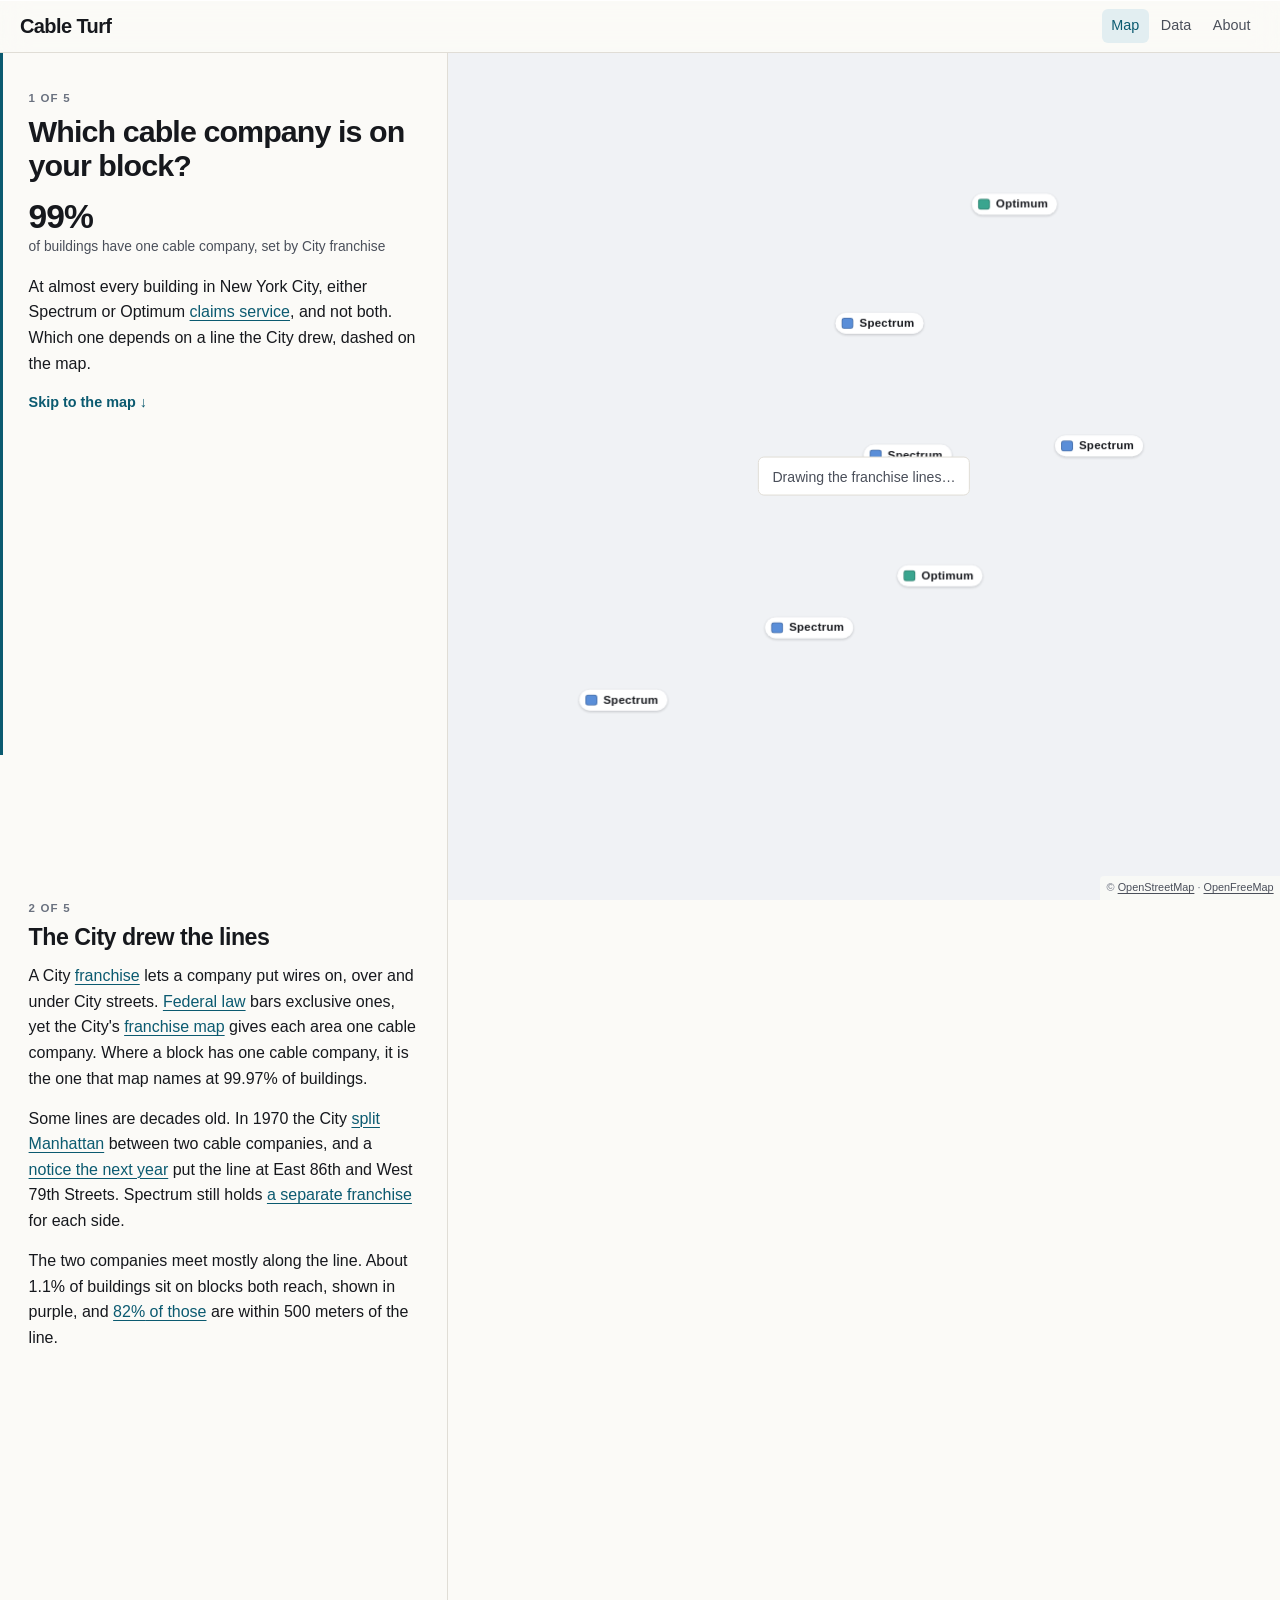
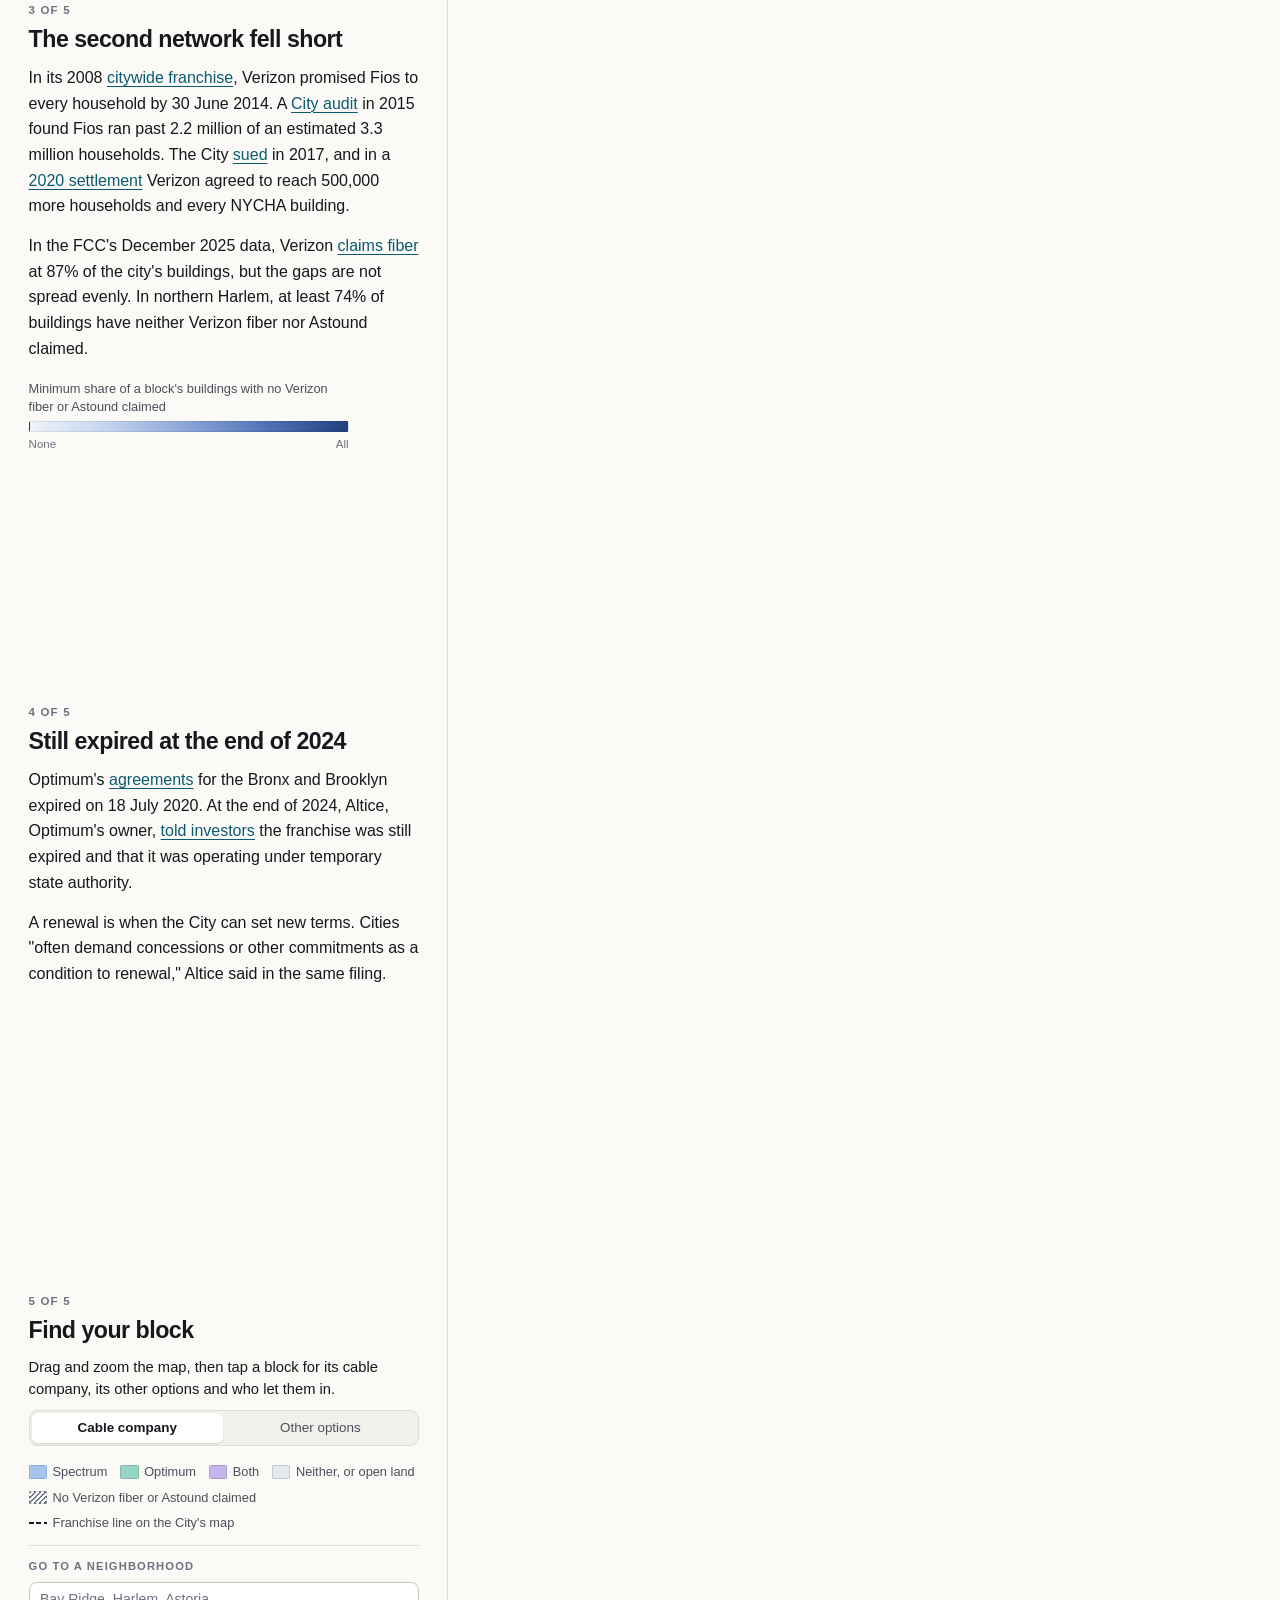
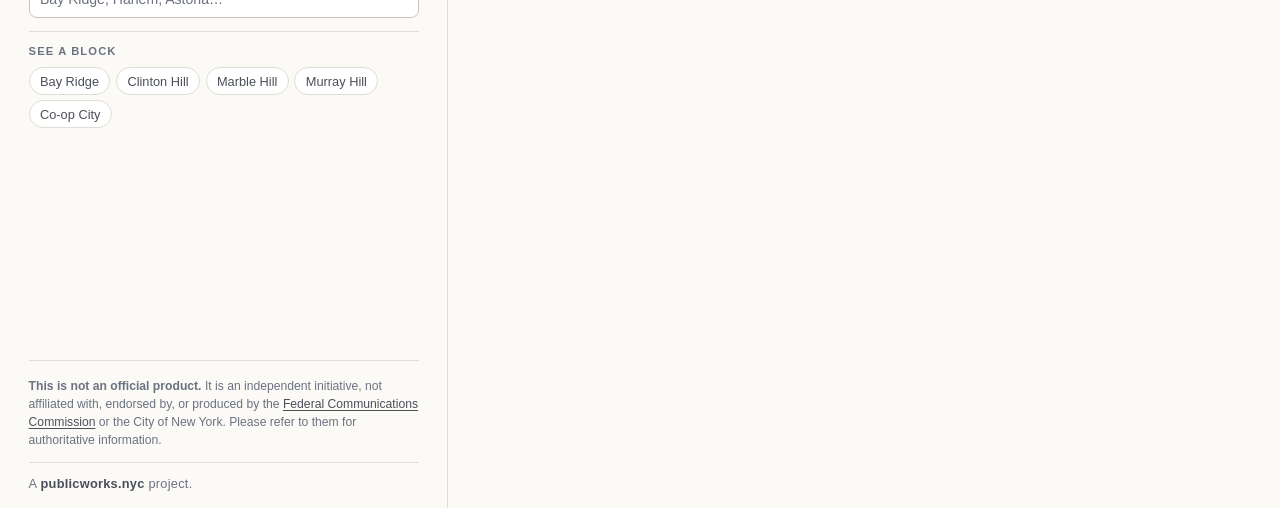
==== commit 684f85f8: "Add keyboard block lookup and audit copy fixes - "Go to a neighborhood" combobox over the 2020 NTA n" ====
--- a/docs/index.html
+++ b/docs/index.html
@@ -4,6 +4,7 @@
 <meta charset="utf-8">
 <meta name="viewport" content="width=device-width, initial-scale=1">
 <link rel="icon" href="favicon.svg" type="image/svg+xml">
+<link rel="apple-touch-icon" href="apple-touch-icon.png">
 <title>Cable Turf</title>
 <meta name="description" content="Why most New Yorkers can't choose their cable company: a short story about the City's franchise lines, then a block-by-block map.">
 <link rel="canonical" href="https://cableturf.publicworks.nyc/">
@@ -13,10 +14,10 @@
 <meta name="theme-color" content="#fbfaf7">
 <link rel="preconnect" href="https://tiles.openfreemap.org" crossorigin>
 <link rel="stylesheet" href="vendor/maplibre-gl.css">
-<link rel="stylesheet" href="css/site.css?v=20261017b">
-<script src="js/site.js?v=20261017b" defer></script>
+<link rel="stylesheet" href="css/site.css?v=20261101">
+<script src="js/site.js?v=20261101" defer></script>
 <script src="vendor/maplibre-gl.js" defer></script>
-<script src="js/map.js?v=20261017b" defer></script>
+<script src="js/map.js?v=20261101" defer></script>
 </head>
 <body class="app-page">
 <a class="skip" href="#story">Skip to the story</a>
@@ -31,6 +32,8 @@
       aria-label="Map of each Census block's cable company. Each step of the story moves it, and the text states the same findings."></section>
     <div class="map-message" id="map-message" role="status">Drawing the franchise lines…</div>
     <div class="map-tip" id="tip" hidden></div>
+    <div class="map-cursor" aria-hidden="true"></div>
+    <p class="map-keys" aria-hidden="true">Arrow keys move · + and − zoom · Enter opens the block</p>
   </div>
 
   <div class="story-text" id="story">
@@ -48,23 +51,23 @@
       <h2>The City drew the lines</h2>
       <p>A City <a href="https://www.nyc.gov/content/oti/pages/franchises" target="_blank" rel="noopener">franchise</a> lets a company put wires on, over and under City streets. <a href="https://www.law.cornell.edu/uscode/text/47/541" target="_blank" rel="noopener">Federal law</a> bars exclusive ones, yet the City's <a href="https://data.cityofnewyork.us/d/n2h8-q6ag" target="_blank" rel="noopener">franchise map</a> gives each area one cable company. Where a block has one cable company, it is the one that map names at <span data-meta="city.franchise_match_pct">99.97%</span> of buildings.</p>
       <p>Some lines are decades old. In 1970 the City <a href="https://movingimagesource.us/articles/out-of-the-vast-wasteland-20090618" target="_blank" rel="noopener">split Manhattan</a> between two cable companies, and a <a href="https://www.villagevoice.com/dirty-words-on-the-boob-tube-cable-tv-in-1971-presaged-our-current-age-of-babble-on/" target="_blank" rel="noopener">notice the next year</a> put the line at East 86th and West 79th Streets. Spectrum still holds <a href="https://www.nyc.gov/content/oti/pages/franchises/cable-tv-franchises" target="_blank" rel="noopener">a separate franchise</a> for each side.</p>
-      <p>The line is the only place the two companies meet. About <span data-meta="city.both_reach_pct">1.1%</span> of buildings sit on blocks both reach, shown in purple, and <a href="data.html#turf"><span data-meta="city.both_reach_near_line_pct">82%</span> of those</a> are within 500 meters of the line.</p>
+      <p>The two companies meet mostly along the line. About <span data-meta="city.both_reach_pct">1.1%</span> of buildings sit on blocks both reach, shown in purple, and <a href="data.html#turf"><span data-meta="city.both_reach_near_line_pct">82%</span> of those</a> are within 500 meters of the line.</p>
     </section>
 
     <section class="step" data-step="2">
       <p class="step-count">3 of 5</p>
       <h2>The second network fell short</h2>
       <p>In its 2008 <a href="https://www.nyc.gov/assets/oti/downloads/pdf/cable-tv-franchises/verizon-nyc-franchise-agreement-fcrc-approved.pdf" target="_blank" rel="noopener">citywide franchise</a>, Verizon promised Fios to every household by 30 June 2014. A <a href="https://www.fierce-network.com/telecom/new-york-city-audit-says-verizon-failed-to-deliver-fios-promise" target="_blank" rel="noopener">City audit</a> in 2015 found Fios ran past 2.2 million of an estimated 3.3 million households. The City <a href="https://www.cbsnews.com/amp/newyork/news/nyc-verizon-fios-lawsuit" target="_blank" rel="noopener">sued</a> in 2017, and in a <a href="https://www.benton.org/headlines/mayor-de-blasio-holds-verizon-accoubtable-connect-half-million-new-york-city-households" target="_blank" rel="noopener">2020 settlement</a> Verizon agreed to reach 500,000 more households and every NYCHA building.</p>
-      <p>Today Verizon <a href="https://broadbandmap.fcc.gov/data-download" target="_blank" rel="noopener">claims fiber</a> at <span data-meta="city.verizon_fiber_pct">87%</span> of the city's buildings, but the gaps are not spread evenly. In northern Harlem, at least <span data-meta="story.one_wire_floor_pct">74%</span> of buildings have neither Verizon fiber nor Astound claimed.</p>
+      <p>In the FCC's December 2025 data, Verizon <a href="https://broadbandmap.fcc.gov/data-download" target="_blank" rel="noopener">claims fiber</a> at <span data-meta="city.verizon_fiber_pct">87%</span> of the city's buildings, but the gaps are not spread evenly. In northern Harlem, at least <span data-meta="story.one_wire_floor_pct">74%</span> of buildings have neither Verizon fiber nor Astound claimed.</p>
       <div class="step-key">
-        <p class="key-ramp-label">Share of a block's buildings with no Verizon fiber or Astound claimed</p>
+        <p class="key-ramp-label">Minimum share of a block's buildings with no Verizon fiber or Astound claimed</p>
         <div class="key-ramp"><span class="ramp-bar"></span><span class="ramp-ends"><span>None</span><span>All</span></span></div>
       </div>
     </section>
 
     <section class="step" data-step="3">
       <p class="step-count">4 of 5</p>
-      <h2>Expired, and up for renewal</h2>
+      <h2>Still expired at the end of 2024</h2>
       <p>Optimum's <a href="https://www.nyc.gov/assets/mocs/downloads/Opportunities/FCRC/agendas/may/2016/FCRC_Public_Meeting_Documents-5-11-16.pdf" target="_blank" rel="noopener">agreements</a> for the Bronx and Brooklyn expired on 18 July 2020. At the end of 2024, Altice, Optimum's owner, <a href="https://www.sec.gov/Archives/edgar/data/1702780/000162828025005486/atus-20241231.htm" target="_blank" rel="noopener">told investors</a> the franchise was still expired and that it was operating under temporary state authority.</p>
       <p>A renewal is when the City can set new terms. Cities "often demand concessions or other commitments as a condition to renewal," Altice said in the same filing.</p>
     </section>
@@ -89,11 +92,20 @@
             <p class="key-line"><span><span class="swatch hatch"></span>No Verizon fiber or Astound claimed</span></p>
           </div>
           <div data-key="wire" hidden>
-            <p class="key-ramp-label">Share of a block's buildings with no Verizon fiber or Astound claimed</p>
+            <p class="key-ramp-label">Minimum share of a block's buildings with no Verizon fiber or Astound claimed</p>
             <div class="key-ramp"><span class="ramp-bar"></span><span class="ramp-ends"><span>None</span><span>All</span></span></div>
             <p class="key-line"><span><span class="swatch open"></span>Neither cable company, or open land</span></p>
           </div>
           <p class="key-line"><span><span class="swatch line"></span>Franchise line on the City's map</span></p>
+        </section>
+        <section class="readout">
+          <label class="section-h" for="hood">Go to a neighborhood</label>
+          <div class="combo">
+            <input id="hood" type="text" role="combobox" aria-autocomplete="list" aria-expanded="false"
+              aria-controls="hood-list" autocomplete="off" spellcheck="false" placeholder="Bay Ridge, Harlem, Astoria…" disabled>
+            <!-- [html-validate-disable-next prefer-native-element -- a select cannot filter as you type] -->
+            <ul class="combo-list" id="hood-list" role="listbox" aria-label="Neighborhoods" hidden></ul>
+          </div>
         </section>
         <section class="readout">
           <h3 class="section-h">See a block</h3>
@@ -107,6 +119,7 @@
         </section>
       </div>
       <div id="block" hidden></div>
+      <p class="sr-only" id="say" role="status"></p>
 
       <footer data-chrome="footer" data-compact></footer>
     </section>
--- a/docs/css/site.css
+++ b/docs/css/site.css
@@ -414,6 +414,32 @@
 }
 .chip:hover { border-color: var(--accent); color: var(--accent); }
 
+/* Neighborhood field. Its list floats over the panel below it. */
+label.section-h { display: block; }
+.combo { position: relative; }
+.combo input {
+  width: 100%; font: inherit; font-size: .88rem; color: var(--ink);
+  background: var(--paper-raised); border: 1px solid var(--rule-strong); border-radius: 8px;
+  padding: .4rem .65rem;
+}
+.combo input::placeholder { color: var(--ink-faint); }
+.combo input:disabled { background: var(--paper-sunken); }
+.combo-list {
+  position: absolute; z-index: 6; top: calc(100% + 4px); left: 0; right: 0;
+  margin: 0; padding: .25rem; list-style: none;
+  background: var(--paper-raised); border: 1px solid var(--rule); border-radius: 8px;
+  box-shadow: var(--shadow-card);
+}
+.combo-list[hidden] { display: none; }
+.combo-list li {
+  padding: .35rem .5rem; border-radius: 5px;
+  font-size: .86rem; line-height: 1.35; color: var(--ink); cursor: pointer;
+}
+.combo-list li:hover { background: var(--paper-sunken); }
+.combo-list li[aria-selected="true"] { background: var(--accent-soft); color: var(--accent-ink); }
+.combo-list .none { color: var(--ink-faint); cursor: default; }
+.combo-list .none:hover { background: none; }
+
 /* Block readout. */
 .back {
   font: inherit; font-size: .8rem; font-weight: 600; color: var(--accent); cursor: pointer;
@@ -423,6 +449,7 @@
 .holder { display: flex; align-items: center; gap: .55rem; font-size: 1.5rem; font-weight: 700; letter-spacing: -.02em; line-height: 1.15; }
 .holder .swatch { width: 1.1rem; height: 1.1rem; border-radius: 3px; }
 .step-live .sub { margin-top: .15rem; font-size: .86rem; color: var(--ink-soft); }
+.readout h3:focus { outline: none; }
 
 .out { font-size: .86rem; font-weight: 600; }
 
@@ -449,6 +476,24 @@
 .map-tip[hidden] { display: none; }
 .map-tip b { color: var(--ink); font-weight: 600; }
 
+/* Keyboard cursor: a crosshair at the map's center and the keys it takes,
+   shown while the map has keyboard focus. */
+.map-cursor, .map-keys { display: none; }
+.is-cursor .map-cursor {
+  display: block; position: absolute; z-index: 4; top: 50%; left: 50%;
+  width: 22px; height: 22px; translate: -50% -50%; pointer-events: none;
+  background:
+    linear-gradient(var(--ink), var(--ink)) center / 2px 100% no-repeat,
+    linear-gradient(var(--ink), var(--ink)) center / 100% 2px no-repeat;
+  filter: drop-shadow(0 0 1.5px #fff) drop-shadow(0 0 1.5px #fff);
+}
+.is-cursor .map-keys {
+  display: block; position: absolute; z-index: 4; left: 50%; bottom: 1.9rem; translate: -50% 0;
+  max-width: calc(100% - 1rem); margin: 0; padding: .25rem .6rem;
+  background: var(--ink); color: var(--paper); border-radius: 6px;
+  font-size: .76rem; line-height: 1.35; text-align: center; pointer-events: none;
+}
+.maplibregl-canvas:focus-visible { outline-offset: -3px; }
 
 /* Company tags, so they never read as a street or neighborhood. */
 .turf-name {
@@ -501,6 +546,8 @@
   .step:first-child { padding-top: 1.4rem; }
   .step h1 { font-size: 1.6rem; }
   .step-live { min-height: 54svh; padding-top: 1.4rem; }
+  /* Focus scrolls the panel's controls clear of the pinned map. */
+  .step-live * { scroll-margin-top: calc(46svh + .75rem); }
 }
 
 /* ---- Stable first paint ---------------------------------------- */
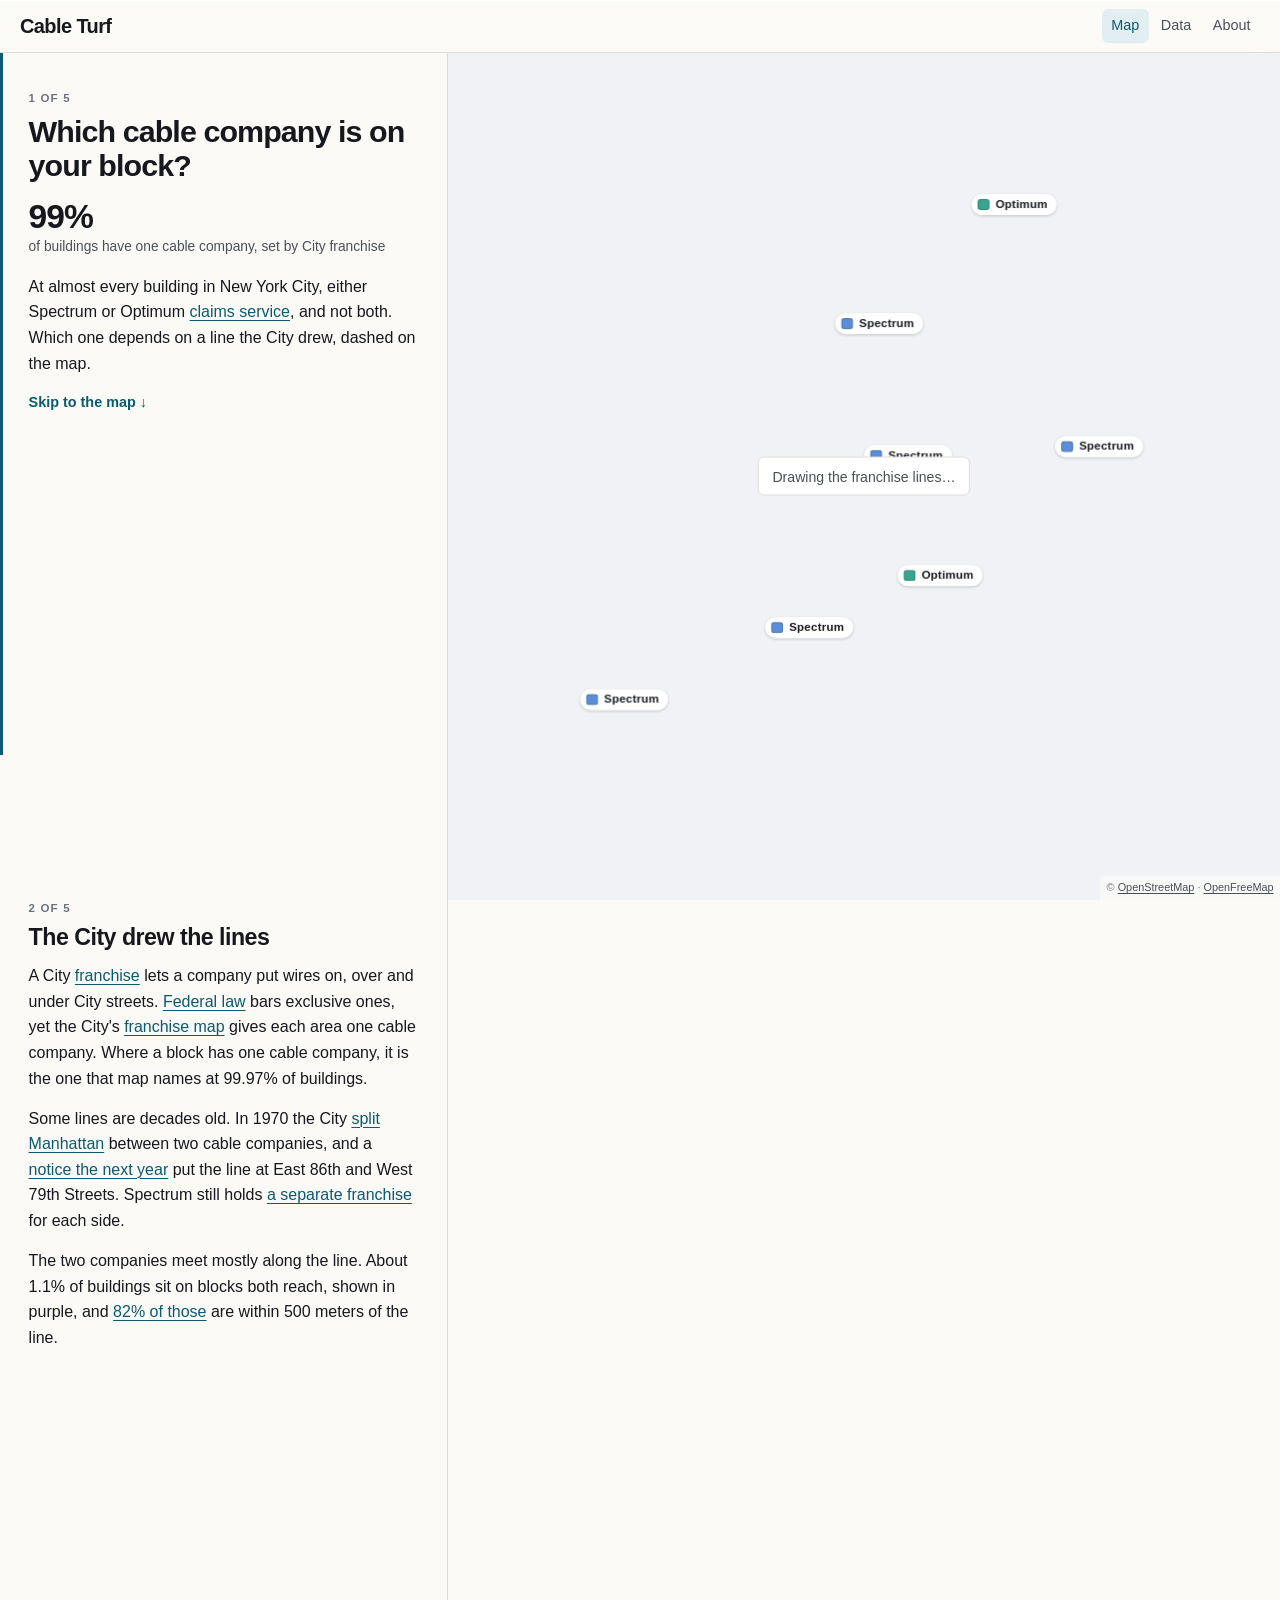
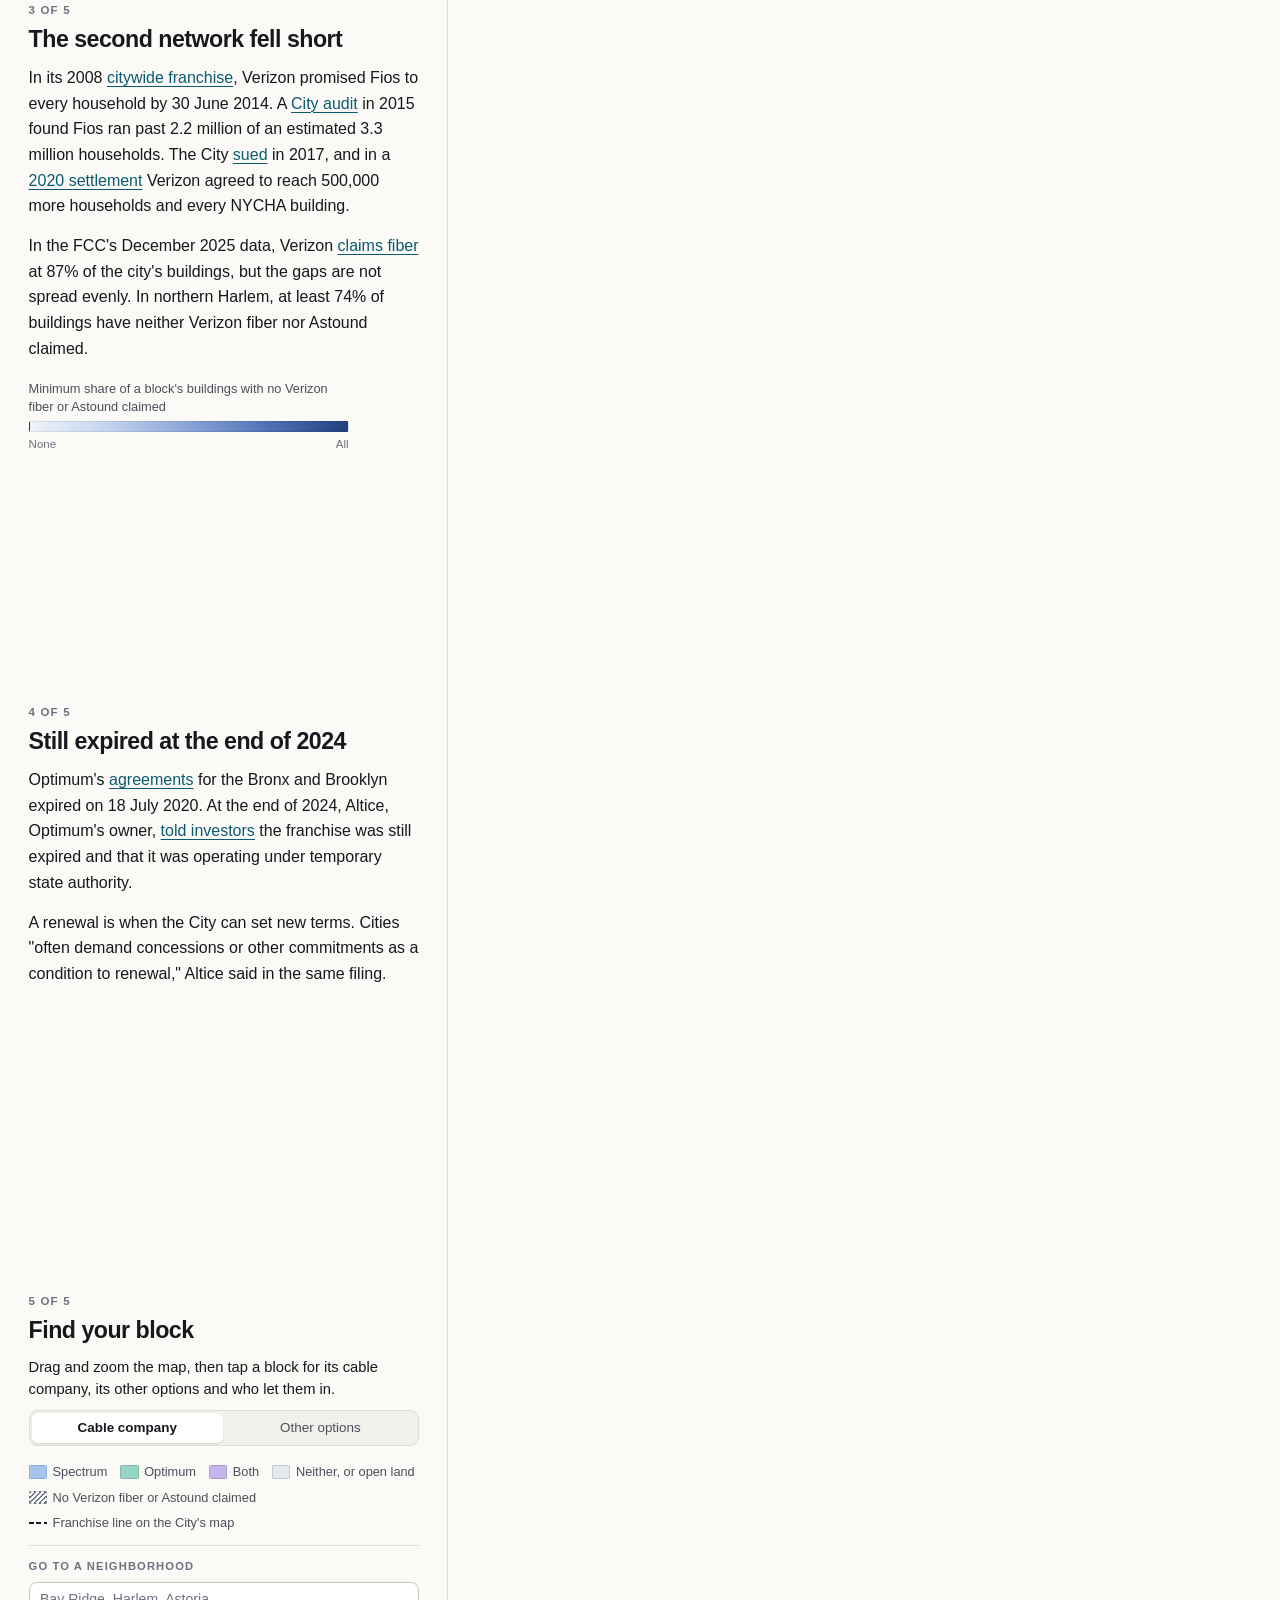
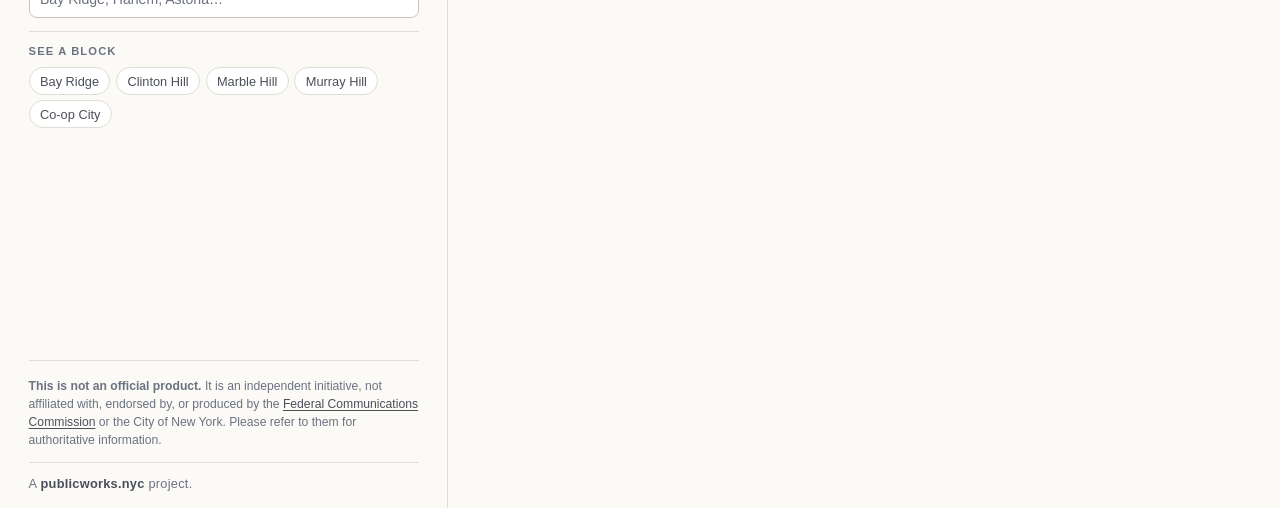
==== commit f34b8dcf: "Fold the nav into a full-screen menu on phones - Under 40rem the nav sits behind a menu button at th" ====
--- a/docs/index.html
+++ b/docs/index.html
@@ -14,10 +14,10 @@
 <meta name="theme-color" content="#fbfaf7">
 <link rel="preconnect" href="https://tiles.openfreemap.org" crossorigin>
 <link rel="stylesheet" href="vendor/maplibre-gl.css">
-<link rel="stylesheet" href="css/site.css?v=20261101">
-<script src="js/site.js?v=20261101" defer></script>
+<link rel="stylesheet" href="css/site.css?v=20261102">
+<script src="js/site.js?v=20261102" defer></script>
 <script src="vendor/maplibre-gl.js" defer></script>
-<script src="js/map.js?v=20261101" defer></script>
+<script src="js/map.js?v=20261102" defer></script>
 </head>
 <body class="app-page">
 <a class="skip" href="#story">Skip to the story</a>
--- a/docs/css/site.css
+++ b/docs/css/site.css
@@ -153,6 +153,55 @@
 .nav a:hover { background: var(--paper-sunken); color: var(--ink); }
 .nav a[aria-current="page"] { color: var(--accent); background: var(--accent-soft); }
 
+/* On a phone the nav folds behind a menu button, which keeps the masthead to
+   one row. Open, the links fill the screen under the masthead on a sheet that
+   covers the page without moving it, and the page stops scrolling. Anything
+   after the links, such as a theme or language control, sits in .nav-end at
+   the foot of the sheet. The button's three lines turn into a cross. Closed,
+   the links leave the tab order once the fade ends. */
+.nav-end { display: contents; }
+.nav-toggle { display: none; }
+@media (max-width: 40rem) {
+  .nav-toggle {
+    display: inline-flex; align-items: center; justify-content: center;
+    margin-left: auto; width: 2.2rem; height: 2.14rem; padding: 0;
+    color: var(--ink); background: none; border: 0; border-radius: 8px; cursor: pointer;
+    transition: background-color .2s ease;
+  }
+  .nav-toggle:hover, .menu-open .nav-toggle { background: var(--paper-sunken); }
+  .nav-toggle:focus-visible { outline: 2px solid var(--accent); outline-offset: 2px; }
+  .nav-toggle svg { width: 1.35rem; height: 1.35rem; fill: none; stroke: currentColor; stroke-width: 2; stroke-linecap: round; }
+  .nav-toggle path {
+    transform-box: view-box; transform-origin: 12px 12px;
+    transition: transform .28s cubic-bezier(.2, .7, .2, 1), opacity .18s ease;
+  }
+  .menu-open .nav-toggle .bar-top { transform: rotate(45deg) translateY(5px); }
+  .menu-open .nav-toggle .bar-mid { opacity: 0; }
+  .menu-open .nav-toggle .bar-bottom { transform: rotate(-45deg) translateY(-5px); }
+
+  .masthead { position: relative; z-index: 30; }
+  .nav {
+    position: fixed; top: var(--sheet-top, var(--masthead-h)); left: 0; right: 0; bottom: 0;
+    flex-direction: column; flex-wrap: nowrap; align-items: stretch; gap: .1rem; margin: 0;
+    padding: .4rem .65rem max(1.25rem, env(safe-area-inset-bottom));
+    overflow-y: auto; overscroll-behavior: contain;
+    background: var(--paper);
+    opacity: 0; visibility: hidden; transform: translateY(-4px);
+    transition: opacity .18s ease, transform .18s ease, visibility 0s linear .18s;
+  }
+  .menu-open .nav { opacity: 1; visibility: visible; transform: none; transition-delay: 0s; }
+  .nav a { padding: .7rem .6rem; font-size: 1rem; }
+  .nav-end {
+    display: flex; flex-wrap: wrap; align-items: center; gap: .15rem;
+    margin-top: auto; padding-top: .6rem; border-top: 1px solid var(--rule);
+  }
+  .nav-end a { padding: .45rem .6rem; font-size: .9rem; }
+  html.menu-locked { overflow: hidden; }
+}
+@media (max-width: 40rem) and (prefers-reduced-motion: reduce) {
+  .nav, .nav-toggle, .nav-toggle path { transition: none; }
+}
+
 /* ---- Notes ------------------------------------------------------ */
 
 .note-box {
@@ -551,8 +600,7 @@
 }
 
 /* ---- Stable first paint ---------------------------------------- */
-/* The masthead is drawn by script. Until it is, its slot holds the height it
-   will have at that width: one row, or the nav wrapping to two. Cable Turf's
-   nav wraps at 315px and below. */
+/* The masthead is drawn by script. Until it is, its slot holds the height
+   it will have: one row at every width, because the nav folds behind a menu
+   button on a phone. */
 header[data-chrome="masthead"]:empty { display: block; min-height: 52.83px; }
-@media (max-width: 19.6875rem) { header[data-chrome="masthead"]:empty { min-height: 104.83px; } }
